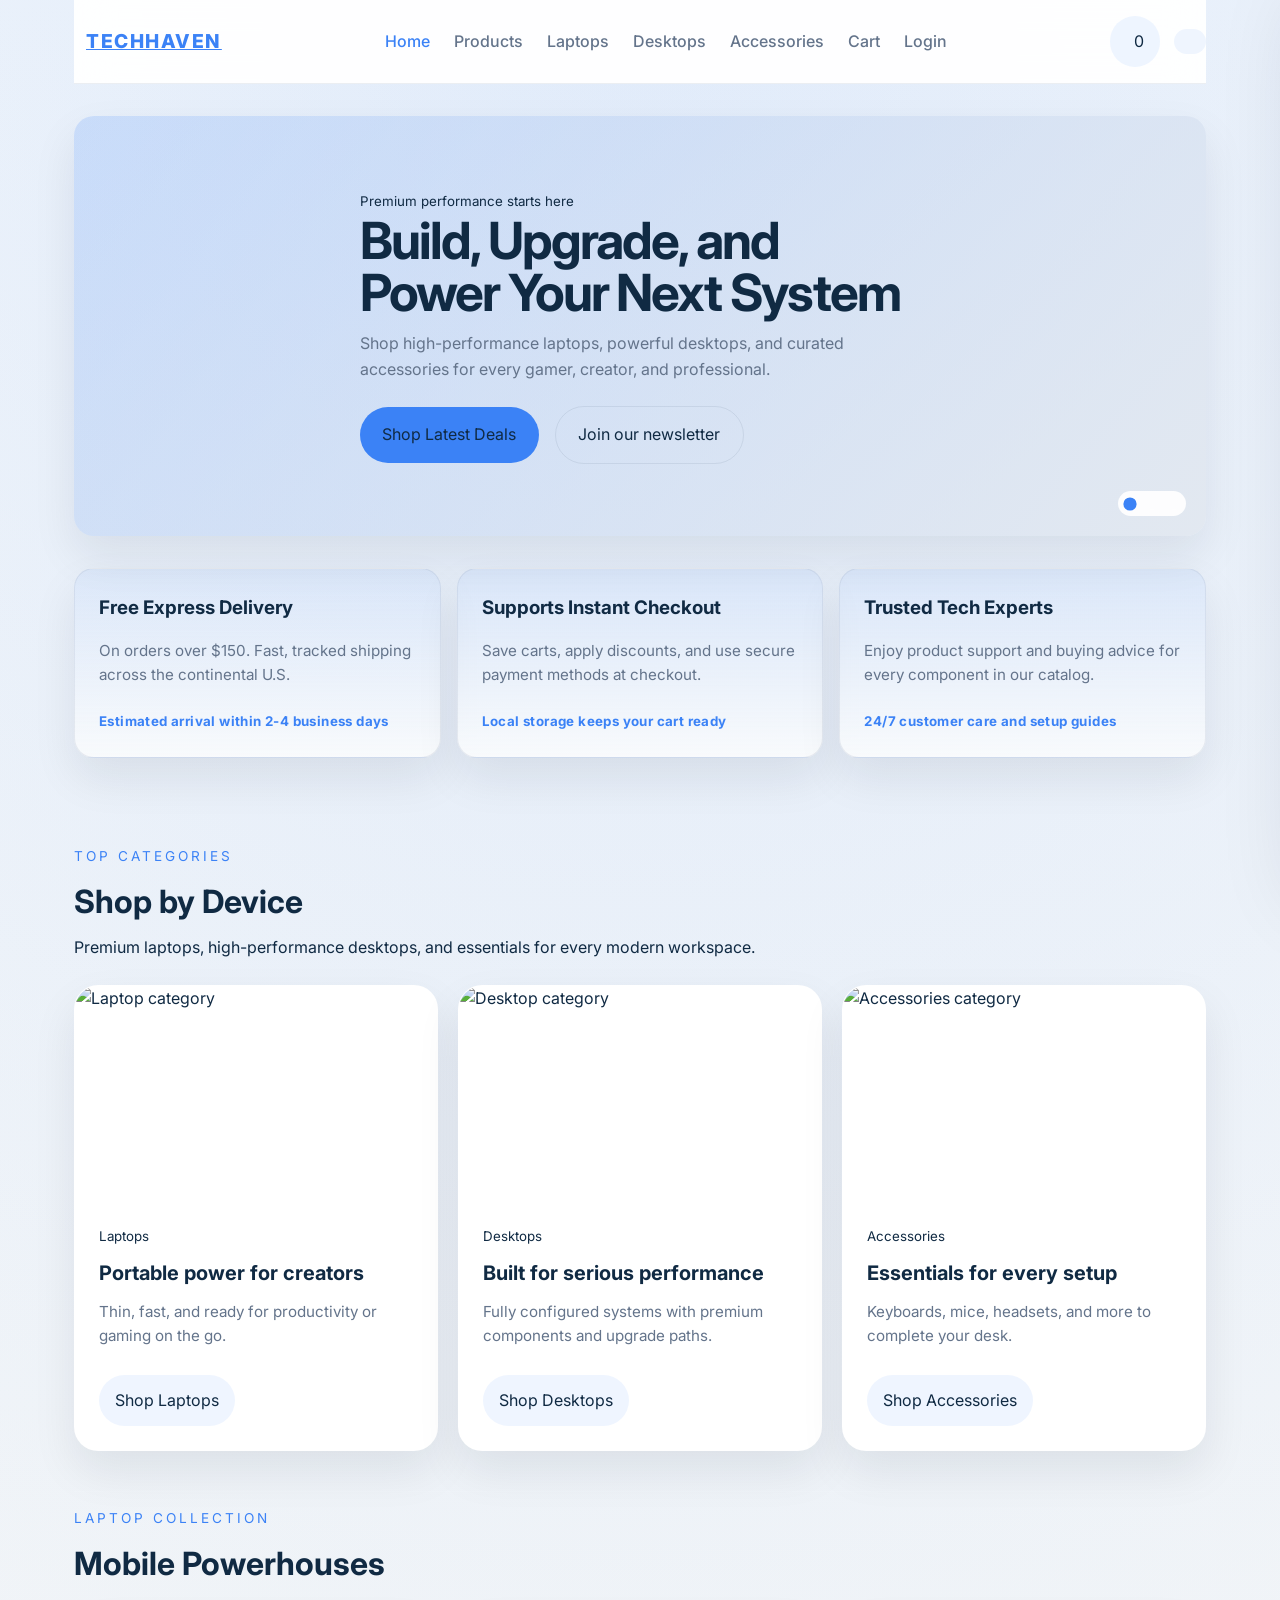
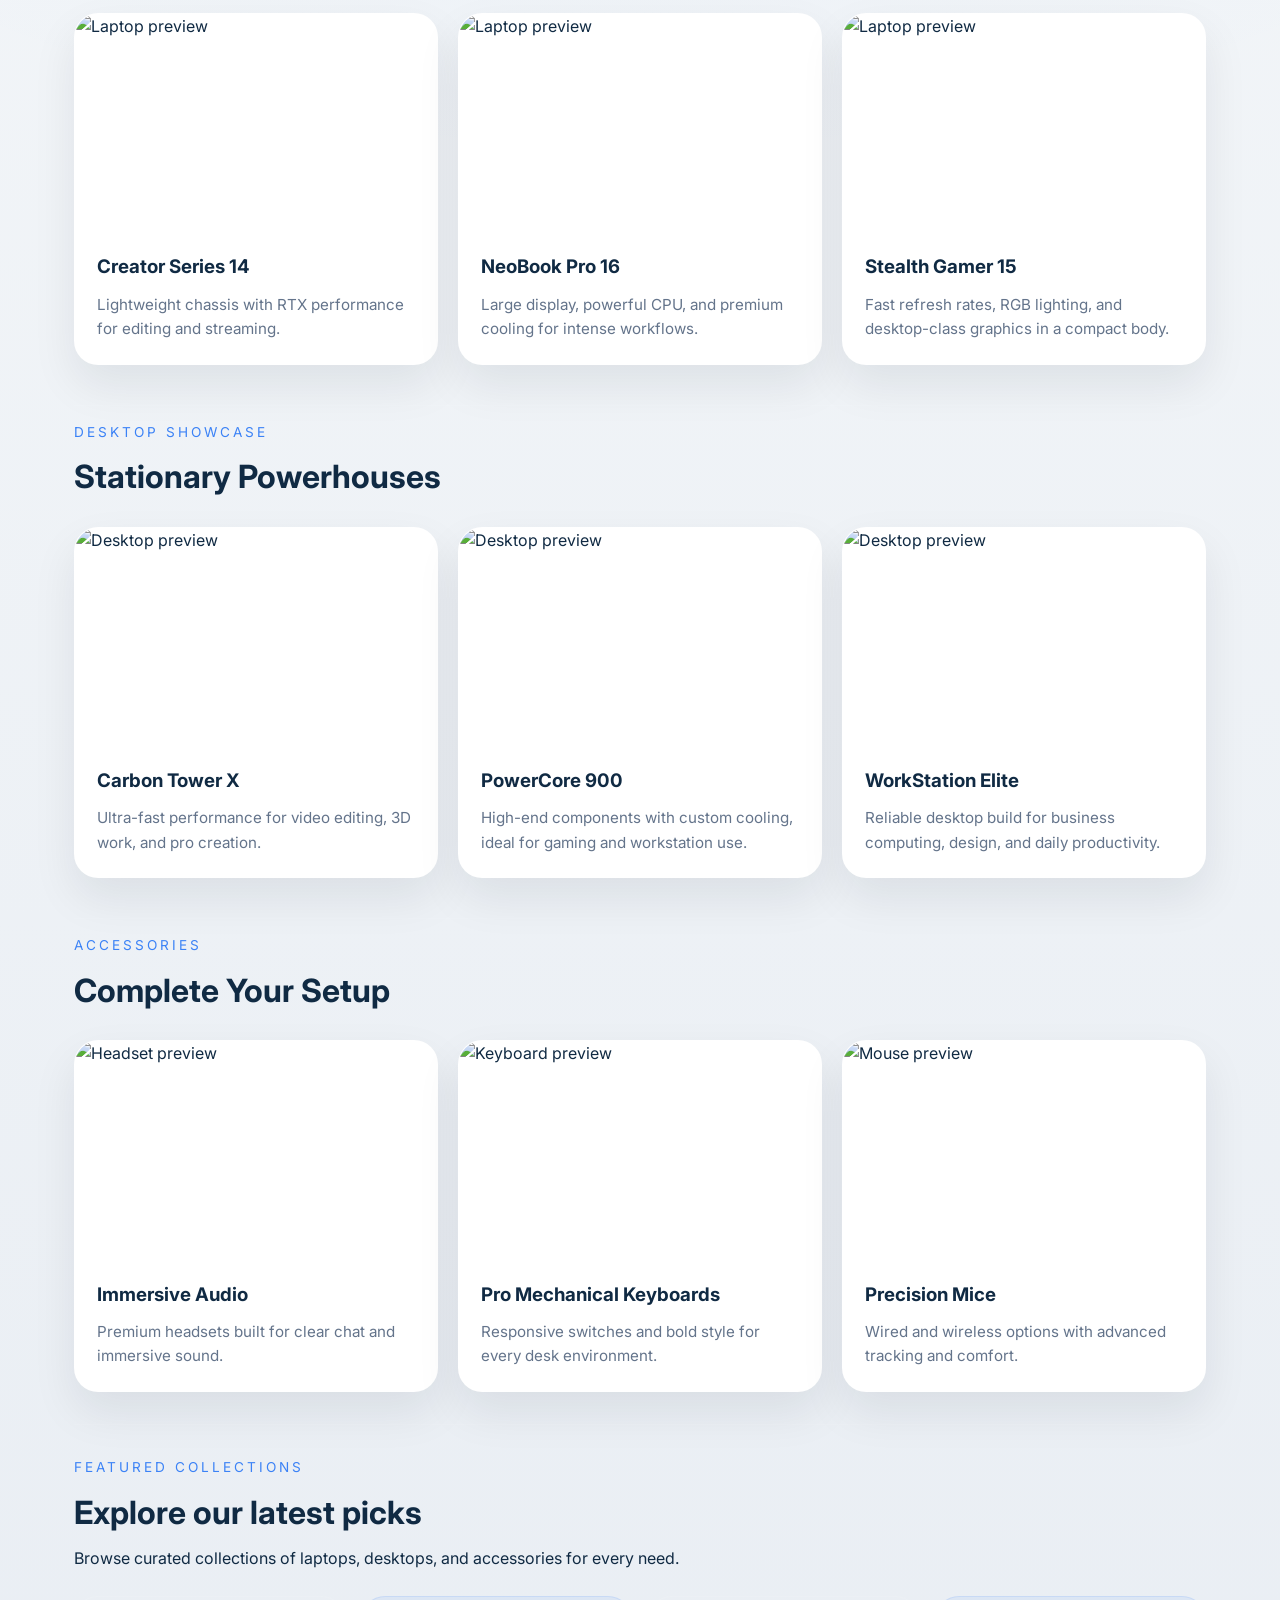
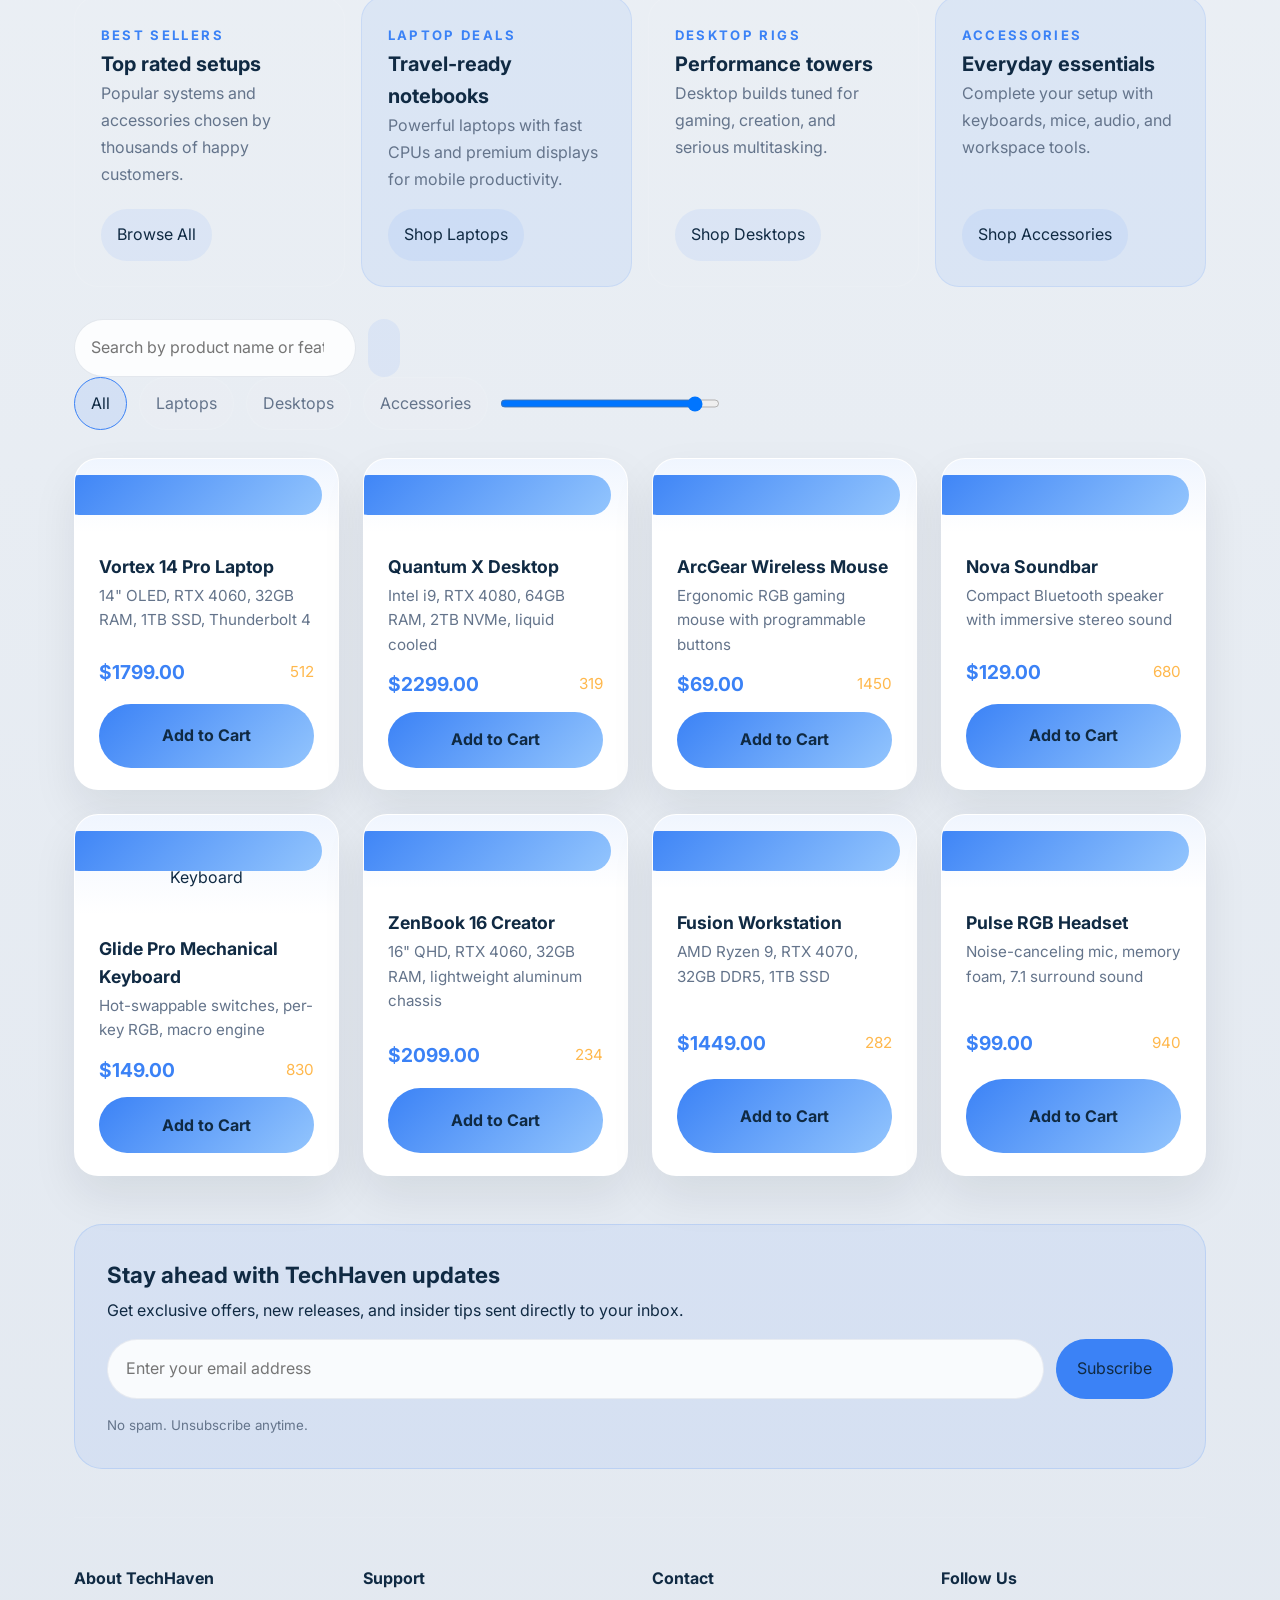
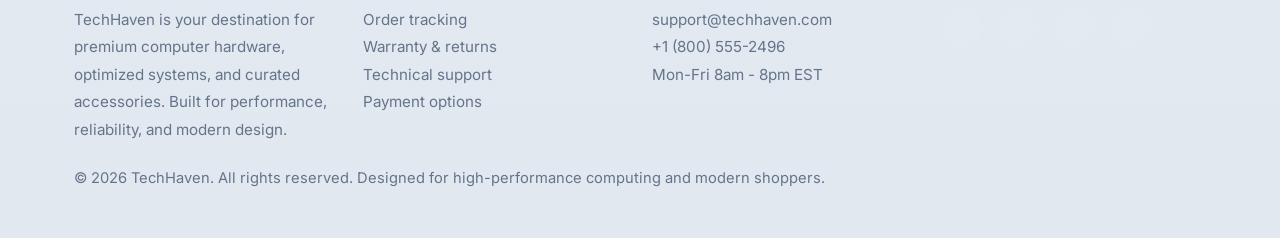
==== docs/index.html @ 72b4f6b6 "Prepare docs folder for GitHub Pages hosting" ====
<!DOCTYPE html>
<html lang="en">
<head>
  <meta charset="UTF-8" />
  <meta name="viewport" content="width=device-width, initial-scale=1.0" />
  <title>TechHaven | Premium Computer Parts & Systems</title>
  <link rel="preconnect" href="https://fonts.googleapis.com" />
  <link rel="preconnect" href="https://fonts.gstatic.com" crossorigin />
  <link href="https://fonts.googleapis.com/css2?family=Inter:wght@400;500;600;700;800&display=swap" rel="stylesheet" />
  <script src="https://kit.fontawesome.com/a81368914c.js" crossorigin="anonymous"></script>
  <link rel="stylesheet" href="techhaven.css" />
</head>
<body>
  <div class="page">
    <header>
      <div class="topbar">
        <a href="#home" class="logo"><i class="fas fa-microchip"></i> TechHaven</a>
        <button class="menu-toggle icon-btn" aria-label="Toggle menu"><i class="fas fa-bars"></i></button>
        <nav>
          <a href="#home" class="active">Home</a>
          <a href="#products">Products</a>
          <a href="#laptops">Laptops</a>
          <a href="#desktops">Desktops</a>
          <a href="#accessories">Accessories</a>
          <a href="#cart" class="cart-link">Cart</a>
          <a href="login.html" class="login-link">Login</a>
        </nav>
        <div class="action-group">
          <button class="icon-btn cart-toggle" aria-label="Open cart"><i class="fas fa-shopping-cart"></i> <span id="cartCount">0</span></button>
          <button class="icon-btn login-toggle" aria-label="Login/logout"><i class="fas fa-user"></i></button>
        </div>
      </div>
    </header>

    <main>
      <section class="hero" id="home">
        <div class="hero-banner">
          <div class="carousel" id="heroCarousel">
            <article class="slide active" data-index="0">
              <div class="slide-content">
                <small>Premium performance starts here</small>
                <h1>Build, Upgrade, and Power Your Next System</h1>
                <p>Shop high-performance laptops, powerful desktops, and curated accessories for every gamer, creator, and professional.</p>
                <div class="hero-actions">
                  <button class="cta-btn" data-target="products">Shop Latest Deals</button>
                  <button class="cta-btn secondary-btn" data-target="newsletter">Join our newsletter</button>
                </div>
              </div>
            </article>

            <article class="slide" data-index="1">
              <div class="slide-content">
                <small>Ready for peak speed?</small>
                <h1>Exclusive Notebook Series with RTX Graphics</h1>
                <p>Discover slim laptops with desktop-level GPUs, ultra-fast SSD configurations, and cooling built for serious work.</p>
                <div class="hero-actions">
                  <button class="cta-btn" data-target="laptops">Explore Laptops</button>
                </div>
              </div>
            </article>

            <article class="slide" data-index="2">
              <div class="slide-content">
                <small>Ultimate workstation essentials</small>
                <h1>Desktop PC Bundles for Gamers & Creators</h1>
                <p>Choose fully configured systems with premium parts, fast delivery, and power to handle 4K editing or competitive gaming.</p>
                <div class="hero-actions">
                  <button class="cta-btn" data-target="desktops">Browse Desktops</button>
                </div>
              </div>
            </article>

            <div class="carousel-controls" id="carouselControls"></div>
          </div>
        </div>

        <div class="quick-filters">
          <article class="feature-card">
            <h3>Free Express Delivery</h3>
            <p>On orders over $150. Fast, tracked shipping across the continental U.S.</p>
            <small>Estimated arrival within 2-4 business days</small>
          </article>
          <article class="feature-card">
            <h3>Supports Instant Checkout</h3>
            <p>Save carts, apply discounts, and use secure payment methods at checkout.</p>
            <small>Local storage keeps your cart ready</small>
          </article>
          <article class="feature-card">
            <h3>Trusted Tech Experts</h3>
            <p>Enjoy product support and buying advice for every component in our catalog.</p>
            <small>24/7 customer care and setup guides</small>
          </article>
        </div>
      </section>

      <section class="category-showcase">
        <div class="section-heading">
          <small>Top categories</small>
          <h2>Shop by Device</h2>
          <p>Premium laptops, high-performance desktops, and essentials for every modern workspace.</p>
        </div>
        <div class="device-grid">
          <article class="device-card">
            <img src="https://images.unsplash.com/photo-1517336714731-489689fd1ca8?auto=format&fit=crop&w=900&q=80" alt="Laptop category" />
            <div>
              <small>Laptops</small>
              <h3>Portable power for creators</h3>
              <p>Thin, fast, and ready for productivity or gaming on the go.</p>
              <button class="cta-btn" data-target="laptops">Shop Laptops</button>
            </div>
          </article>
          <article class="device-card">
            <img src="https://images.unsplash.com/photo-1518770660439-4636190af475?auto=format&fit=crop&w=900&q=80" alt="Desktop category" />
            <div>
              <small>Desktops</small>
              <h3>Built for serious performance</h3>
              <p>Fully configured systems with premium components and upgrade paths.</p>
              <button class="cta-btn" data-target="desktops">Shop Desktops</button>
            </div>
          </article>
          <article class="device-card">
            <img src="https://images.unsplash.com/photo-1512820790803-83ca734da794?auto=format&fit=crop&w=900&q=80" alt="Accessories category" />
            <div>
              <small>Accessories</small>
              <h3>Essentials for every setup</h3>
              <p>Keyboards, mice, headsets, and more to complete your desk.</p>
              <button class="cta-btn" data-target="accessories">Shop Accessories</button>
            </div>
          </article>
        </div>
      </section>

      <section class="device-section" id="laptops">
        <div class="section-heading">
          <small>Laptop Collection</small>
          <h2>Mobile Powerhouses</h2>
        </div>
        <div class="device-grid">
          <article class="device-card">
            <img src="https://images.unsplash.com/photo-1498050108023-c5249f4df085?auto=format&fit=crop&w=900&q=80" alt="Laptop preview" />
            <div>
              <h3>Creator Series 14</h3>
              <p>Lightweight chassis with RTX performance for editing and streaming.</p>
            </div>
          </article>
          <article class="device-card">
            <img src="https://images.unsplash.com/photo-1587825140708-0ef74c5d0d81?auto=format&fit=crop&w=900&q=80" alt="Laptop preview" />
            <div>
              <h3>NeoBook Pro 16</h3>
              <p>Large display, powerful CPU, and premium cooling for intense workflows.</p>
            </div>
          </article>
          <article class="device-card">
            <img src="https://images.unsplash.com/photo-1517430816045-df4b7de01cbd?auto=format&fit=crop&w=900&q=80" alt="Laptop preview" />
            <div>
              <h3>Stealth Gamer 15</h3>
              <p>Fast refresh rates, RGB lighting, and desktop-class graphics in a compact body.</p>
            </div>
          </article>
        </div>
      </section>

      <section class="device-section" id="desktops">
        <div class="section-heading">
          <small>Desktop Showcase</small>
          <h2>Stationary Powerhouses</h2>
        </div>
        <div class="device-grid">
          <article class="device-card">
            <img src="https://images.unsplash.com/photo-1519681393784-d120267933ba?auto=format&fit=crop&w=900&q=80" alt="Desktop preview" />
            <div>
              <h3>Carbon Tower X</h3>
              <p>Ultra-fast performance for video editing, 3D work, and pro creation.</p>
            </div>
          </article>
          <article class="device-card">
            <img src="https://images.unsplash.com/photo-1518770660439-4636190af475?auto=format&fit=crop&w=900&q=80&sat=-20" alt="Desktop preview" />
            <div>
              <h3>PowerCore 900</h3>
              <p>High-end components with custom cooling, ideal for gaming and workstation use.</p>
            </div>
          </article>
          <article class="device-card">
            <img src="https://images.unsplash.com/photo-1527430253228-e93688616381?auto=format&fit=crop&w=900&q=80" alt="Desktop preview" />
            <div>
              <h3>WorkStation Elite</h3>
              <p>Reliable desktop build for business computing, design, and daily productivity.</p>
            </div>
          </article>
        </div>
      </section>

      <section class="device-section" id="accessories">
        <div class="section-heading">
          <small>Accessories</small>
          <h2>Complete Your Setup</h2>
        </div>
        <div class="device-grid">
          <article class="device-card">
            <img src="https://images.unsplash.com/photo-1517336714731-489689fd1ca8?auto=format&fit=crop&w=900&q=80&sat=-30" alt="Headset preview" />
            <div>
              <h3>Immersive Audio</h3>
              <p>Premium headsets built for clear chat and immersive sound.</p>
            </div>
          </article>
          <article class="device-card">
            <img src="https://images.unsplash.com/photo-1555617117-08d1bcd4fb40?auto=format&fit=crop&w=900&q=80" alt="Keyboard preview" />
            <div>
              <h3>Pro Mechanical Keyboards</h3>
              <p>Responsive switches and bold style for every desk environment.</p>
            </div>
          </article>
          <article class="device-card">
            <img src="https://images.unsplash.com/photo-1517336714731-489689fd1ca8?auto=format&fit=crop&w=900&q=80&sat=-20" alt="Mouse preview" />
            <div>
              <h3>Precision Mice</h3>
              <p>Wired and wireless options with advanced tracking and comfort.</p>
            </div>
          </article>
        </div>
      </section>

      <section class="featured-collections">
        <div class="section-heading">
          <small>Featured collections</small>
          <h2>Explore our latest picks</h2>
          <p>Browse curated collections of laptops, desktops, and accessories for every need.</p>
        </div>
        <div class="collection-grid">
          <article class="collection-card">
            <div>
              <span>Best sellers</span>
              <h3>Top rated setups</h3>
              <p>Popular systems and accessories chosen by thousands of happy customers.</p>
            </div>
            <button class="cta-btn" data-target="products">Browse All</button>
          </article>
          <article class="collection-card dark">
            <div>
              <span>Laptop deals</span>
              <h3>Travel-ready notebooks</h3>
              <p>Powerful laptops with fast CPUs and premium displays for mobile productivity.</p>
            </div>
            <button class="cta-btn" data-target="laptops">Shop Laptops</button>
          </article>
          <article class="collection-card">
            <div>
              <span>Desktop rigs</span>
              <h3>Performance towers</h3>
              <p>Desktop builds tuned for gaming, creation, and serious multitasking.</p>
            </div>
            <button class="cta-btn" data-target="desktops">Shop Desktops</button>
          </article>
          <article class="collection-card dark">
            <div>
              <span>Accessories</span>
              <h3>Everyday essentials</h3>
              <p>Complete your setup with keyboards, mice, audio, and workspace tools.</p>
            </div>
            <button class="cta-btn" data-target="accessories">Shop Accessories</button>
          </article>
        </div>
      </section>

      <section class="products" id="products">
        <div class="controls">
          <div class="search-wrap">
            <input type="search" id="searchInput" placeholder="Search by product name or feature..." aria-label="Product search" />
            <button class="icon-btn" id="searchBtn"><i class="fas fa-search"></i></button>
          </div>
          <div class="filters">
            <div class="filter-pill active" data-category="all">All</div>
            <div class="filter-pill" data-category="Laptops">Laptops</div>
            <div class="filter-pill" data-category="Desktops">Desktops</div>
            <div class="filter-pill" data-category="Accessories">Accessories</div>
            <input type="range" id="priceRange" min="0" max="3200" value="3200" />
          </div>
        </div>

        <div class="product-grid" id="productGrid"></div>
      </section>

      <section class="newsletter" id="newsletter">
        <div>
          <h2>Stay ahead with TechHaven updates</h2>
          <p>Get exclusive offers, new releases, and insider tips sent directly to your inbox.</p>
        </div>
        <form id="newsletterForm">
          <input type="email" id="newsletterEmail" placeholder="Enter your email address" required />
          <button type="submit">Subscribe</button>
        </form>
        <small id="newsletterMessage">No spam. Unsubscribe anytime.</small>
      </section>
    </main>

    <footer>
      <div class="footer-grid">
        <div class="footer-card">
          <h4>About TechHaven</h4>
          <p>TechHaven is your destination for premium computer hardware, optimized systems, and curated accessories. Built for performance, reliability, and modern design.</p>
        </div>
        <div class="footer-card">
          <h4>Support</h4>
          <ul>
            <li><a href="#">Order tracking</a></li>
            <li><a href="#">Warranty & returns</a></li>
            <li><a href="#">Technical support</a></li>
            <li><a href="#">Payment options</a></li>
          </ul>
        </div>
        <div class="footer-card">
          <h4>Contact</h4>
          <p>support@techhaven.com</p>
          <p>+1 (800) 555-2496</p>
          <p>Mon-Fri 8am - 8pm EST</p>
        </div>
        <div class="footer-card">
          <h4>Follow Us</h4>
          <div class="footer-social">
            <a href="#"><i class="fab fa-facebook-f"></i></a>
            <a href="#"><i class="fab fa-twitter"></i></a>
            <a href="#"><i class="fab fa-instagram"></i></a>
            <a href="#"><i class="fab fa-linkedin-in"></i></a>
          </div>
        </div>
      </div>
      <p class="footer-note">© 2026 TechHaven. All rights reserved. Designed for high-performance computing and modern shoppers.</p>
    </footer>
  </div>

  <div class="cart-panel" id="cartPanel" aria-hidden="true">
    <div class="overlay" id="cartOverlay"></div>
    <aside class="cart-drawer" aria-label="Shopping cart">
      <div class="cart-header">
        <div>
          <h2>Your Cart</h2>
          <small id="cartStatus">0 items in your cart</small>
        </div>
        <button class="cart-close icon-btn" aria-label="Close cart"><i class="fas fa-times"></i></button>
      </div>
      <div class="cart-items" id="cartItems"></div>
      <div class="cart-summary">
        <div class="summary-row"><span>Subtotal</span><strong id="subtotalValue">$0.00</strong></div>
        <div class="summary-row"><span>Shipping</span><strong id="shippingValue">$0.00</strong></div>
        <div class="summary-row"><span>Tax</span><strong id="taxValue">$0.00</strong></div>
        <div class="summary-row"><span>Discount</span><strong id="discountValue">-$0.00</strong></div>
        <div class="total-row"><span>Total</span><strong id="totalValue">$0.00</strong></div>
      </div>
      <div class="promo-group">
        <label for="promoCode">Discount code</label>
        <div style="display:flex; gap:0.75rem; flex-wrap:wrap;">
          <input id="promoCode" placeholder="Enter code (TECH10, HAVEN20, FREEDEL)" />
          <button id="applyPromo">Apply</button>
        </div>
        <small id="promoMessage"></small>
      </div>
      <div class="shipping-group">
        <label for="shippingZip">Shipping estimator</label>
        <div style="display:flex; gap:0.75rem; flex-wrap:wrap;">
          <input id="shippingZip" placeholder="ZIP code" pattern="[0-9]{5}" />
          <button id="estimateShipping">Estimate</button>
        </div>
        <small id="shippingMessage">Free shipping for orders over $150.</small>
      </div>
      <div class="login-panel" id="loginPanel">
        <div id="loginStatus">
          <p>Welcome, guest. Sign in to sync your saved cart and wishlist.</p>
        </div>
        <button id="authButton">Login</button>
      </div>
      <button class="checkout-btn">Proceed to Checkout</button>
    </aside>
  </div>

  <div class="toast-container" id="toastContainer"></div>
  <button class="back-to-top" id="backToTop" aria-label="Back to top"><i class="fas fa-chevron-up"></i></button>

  <script>
    const products = [
      {
        id: 'th-vortex-14',
        name: 'Vortex 14 Pro Laptop',
        category: 'Laptops',
        price: 1799,
        rating: 4.8,
        reviews: 512,
        description: '14" OLED, RTX 4060, 32GB RAM, 1TB SSD, Thunderbolt 4',
        image: 'https://images.unsplash.com/photo-1517336714731-489689fd1ca8?auto=format&fit=crop&w=900&q=80',
        stock: 18
      },
      {
        id: 'th-quantum-32',
        name: 'Quantum X Desktop',
        category: 'Desktops',
        price: 2299,
        rating: 4.9,
        reviews: 319,
        description: 'Intel i9, RTX 4080, 64GB RAM, 2TB NVMe, liquid cooled',
        image: 'https://images.unsplash.com/photo-1518770660439-4636190af475?auto=format&fit=crop&w=900&q=80',
        stock: 12
      },
      {
        id: 'th-arc-gear-7',
        name: 'ArcGear Wireless Mouse',
        category: 'Accessories',
        price: 69,
        rating: 4.6,
        reviews: 1450,
        description: 'Ergonomic RGB gaming mouse with programmable buttons',
        image: 'https://images.unsplash.com/photo-1517336714731-489689fd1ca8?auto=format&fit=crop&w=900&q=80&sat=-30',
        stock: 64
      },
      {
        id: 'th-nova-speaker',
        name: 'Nova Soundbar',
        category: 'Accessories',
        price: 129,
        rating: 4.4,
        reviews: 680,
        description: 'Compact Bluetooth speaker with immersive stereo sound',
        image: 'https://images.unsplash.com/photo-1512820790803-83ca734da794?auto=format&fit=crop&w=900&q=80',
        stock: 42
      },
      {
        id: 'th-glide-keyboard',
        name: 'Glide Pro Mechanical Keyboard',
        category: 'Accessories',
        price: 149,
        rating: 4.7,
        reviews: 830,
        description: 'Hot-swappable switches, per-key RGB, macro engine',
        image: 'https://images.unsplash.com/photo-1517336714731-489689fd1ca8?auto=format&fit=crop&w=900&q=80&sat=-20',
        stock: 28
      },
      {
        id: 'th-zenbook-16',
        name: 'ZenBook 16 Creator',
        category: 'Laptops',
        price: 2099,
        rating: 4.7,
        reviews: 234,
        description: '16" QHD, RTX 4060, 32GB RAM, lightweight aluminum chassis',
        image: 'https://images.unsplash.com/photo-1517336714731-489689fd1ca8?auto=format&fit=crop&w=900&q=80&sat=-10',
        stock: 15
      },
      {
        id: 'th-fusion-18',
        name: 'Fusion Workstation',
        category: 'Desktops',
        price: 1449,
        rating: 4.6,
        reviews: 282,
        description: 'AMD Ryzen 9, RTX 4070, 32GB DDR5, 1TB SSD',
        image: 'https://images.unsplash.com/photo-1518770660439-4636190af475?auto=format&fit=crop&w=900&q=80&sat=-10',
        stock: 21
      },
      {
        id: 'th-pulse-headset',
        name: 'Pulse RGB Headset',
        category: 'Accessories',
        price: 99,
        rating: 4.5,
        reviews: 940,
        description: 'Noise-canceling mic, memory foam, 7.1 surround sound',
        image: 'https://images.unsplash.com/photo-1517336714731-489689fd1ca8?auto=format&fit=crop&w=900&q=80&sat=-30',
        stock: 34
      }
    ];

    const cart = JSON.parse(localStorage.getItem('techhavenCart') || '[]');
    const userState = JSON.parse(localStorage.getItem('techhavenUser') || 'null');
    const wishlist = JSON.parse(localStorage.getItem('techhavenWishlist') || '[]');

    const productGrid = document.getElementById('productGrid');
    const cartPanel = document.getElementById('cartPanel');
    const cartOverlay = document.getElementById('cartOverlay');
    const cartItemsEl = document.getElementById('cartItems');
    const cartCount = document.getElementById('cartCount');
    const cartStatus = document.getElementById('cartStatus');
    const subtotalValue = document.getElementById('subtotalValue');
    const shippingValue = document.getElementById('shippingValue');
    const taxValue = document.getElementById('taxValue');
    const discountValue = document.getElementById('discountValue');
    const totalValue = document.getElementById('totalValue');
    const promoMessage = document.getElementById('promoMessage');
    const shippingMessage = document.getElementById('shippingMessage');
    const loginStatus = document.getElementById('loginStatus');
    const authButton = document.getElementById('authButton');
    const promoCodeInput = document.getElementById('promoCode');
    const shippingZipInput = document.getElementById('shippingZip');
    const estimateShippingBtn = document.getElementById('estimateShipping');
    const applyPromoBtn = document.getElementById('applyPromo');
    const searchInput = document.getElementById('searchInput');
    const priceRange = document.getElementById('priceRange');
    const filterPills = document.querySelectorAll('.filter-pill');
    const menuToggle = document.querySelector('.menu-toggle');
    const navMenu = document.querySelector('nav');
    const backToTop = document.getElementById('backToTop');
    const toastContainer = document.getElementById('toastContainer');
    const subscribeForm = document.getElementById('newsletterForm');
    const subscribeEmail = document.getElementById('newsletterEmail');
    const newsletterMessage = document.getElementById('newsletterMessage');
    const heroCarousel = document.getElementById('heroCarousel');
    const carouselControls = document.getElementById('carouselControls');
    const heroButtons = document.querySelectorAll('.hero-actions button');

    let activeCategory = 'all';
    let searchTerm = '';
    let priceFilter = Number(priceRange.value);
    let activePromo = null;
    let shippingCost = 0;
    let currentUser = userState;
    let activeSlide = 0;
    let carouselInterval;

    const discountCodes = {
      TECH10: 10,
      HAVEN20: 20,
      FREEDEL: 0
    };

    function saveState() {
      localStorage.setItem('techhavenCart', JSON.stringify(cart));
      localStorage.setItem('techhavenUser', JSON.stringify(currentUser));
      localStorage.setItem('techhavenWishlist', JSON.stringify(wishlist));
    }

    function formatPrice(value) {
      return `$${value.toFixed(2)}`;
    }

    function renderStars(rating) {
      const filled = Math.floor(rating);
      let stars = '';
      for (let i = 0; i < 5; i++) {
        stars += `<i class="fas fa-star" style="opacity:${i < filled ? '1' : '0.25'}"></i>`;
      }
      return stars;
    }

    function toast(message, type = 'info') {
      const toast = document.createElement('div');
      toast.className = 'toast';
      toast.innerHTML = `<strong>${type === 'success' ? 'Success' : type === 'error' ? 'Error' : 'Info'}</strong><p style='margin:0.55rem 0 0;'>${message}</p>`;
      toastContainer.appendChild(toast);
      setTimeout(() => toast.remove(), 3800);
    }

    function renderProducts() {
      productGrid.innerHTML = '';
      const filtered = products.filter(product => {
        const matchesCategory = activeCategory === 'all' || product.category === activeCategory;
        const matchesSearch = product.name.toLowerCase().includes(searchTerm) || product.description.toLowerCase().includes(searchTerm);
        const matchesPrice = product.price <= priceFilter;
        return matchesCategory && matchesSearch && matchesPrice;
      });
      if (!filtered.length) {
        productGrid.innerHTML = '<p style="grid-column:1/-1;color:var(--muted);text-align:center;padding:2rem 0;">No products match your search and filters.</p>';
        return;
      }
      filtered.forEach(product => {
        const isWishlisted = wishlist.includes(product.id);
        const card = document.createElement('article');
        card.className = 'product-card';
        card.innerHTML = `
          <div class="product-thumb">
            <button class="wishlist-btn ${isWishlisted ? 'active' : ''}" data-wishlist="${product.id}" aria-label="Toggle wishlist"><i class="fas fa-heart"></i></button>
            <img src="${product.image}" alt="${product.name}" />
          </div>
          <div class="product-info">
            <div>
              <h3>${product.name}</h3>
              <p>${product.description}</p>
            </div>
            <div class="price-row">
              <span class="price">${formatPrice(product.price)}</span>
              <span class="stars" title="Rated ${product.rating} stars">${renderStars(product.rating)} ${product.reviews}</span>
            </div>
            <button data-add="${product.id}">Add to Cart</button>
          </div>
        `;
        productGrid.appendChild(card);
      });
    }

    function renderCart() {
      cartItemsEl.innerHTML = '';
      if (!cart.length) {
        cartItemsEl.innerHTML = '<p style="color:var(--muted);text-align:center;padding:2rem 0;">Your cart is empty. Browse products to add items.</p>';
      }
      cart.forEach(item => {
        const product = products.find(prod => prod.id === item.id);
        const itemEl = document.createElement('div');
        itemEl.className = 'cart-item';
        itemEl.innerHTML = `
          <img src="${product.image}" alt="${product.name}" />
          <div class="item-details">
            <div>
              <h4>${product.name}</h4>
              <small>${product.category} • ${product.description}</small>
            </div>
            <div class="item-actions">
              <div class="quantity-control">
                <button data-decrease="${item.id}"><i class="fas fa-minus"></i></button>
                <span>${item.quantity}</span>
                <button data-increase="${item.id}"><i class="fas fa-plus"></i></button>
              </div>
              <button class="icon-btn" data-remove="${item.id}" style="padding:0.5rem 0.8rem;">Remove</button>
            </div>
          </div>
        `;
        cartItemsEl.appendChild(itemEl);
      });
      updateSummary();
    }

    function updateSummary() {
      const subtotal = cart.reduce((sum, item) => {
        const product = products.find(prod => prod.id === item.id);
        return sum + product.price * item.quantity;
      }, 0);
      const tax = subtotal * 0.08;
      shippingCost = shippingCost || (subtotal >= 150 || subtotal === 0 ? 0 : 15);
      let discount = 0;
      if (activePromo === 'TECH10') discount = subtotal * 0.1;
      if (activePromo === 'HAVEN20') discount = subtotal * 0.2;
      if (activePromo === 'FREEDEL') shippingCost = 0;
      const total = Math.max(subtotal + tax + shippingCost - discount, 0);

      subtotalValue.textContent = formatPrice(subtotal);
      taxValue.textContent = formatPrice(tax);
      shippingValue.textContent = formatPrice(shippingCost);
      discountValue.textContent = `-${formatPrice(discount)}`;
      totalValue.textContent = formatPrice(total);
      cartCount.textContent = cart.reduce((sum, item) => sum + item.quantity, 0);
      cartStatus.textContent = `${cart.length} item${cart.length === 1 ? '' : 's'} in your cart`;
      saveState();
    }

    function addToCart(productId) {
      const existing = cart.find(item => item.id === productId);
      if (existing) {
        existing.quantity += 1;
      } else {
        cart.push({ id: productId, quantity: 1 });
      }
      renderCart();
      toast('Added to cart successfully.', 'success');
    }

    function removeFromCart(productId) {
      const index = cart.findIndex(item => item.id === productId);
      if (index !== -1) {
        cart.splice(index, 1);
        renderCart();
        toast('Removed from cart.', 'info');
      }
    }

    function changeQuantity(productId, delta) {
      const item = cart.find(item => item.id === productId);
      if (!item) return;
      item.quantity = Math.max(1, item.quantity + delta);
      renderCart();
    }

    function toggleCart(open) {
      if (open) {
        cartPanel.classList.add('open');
        cartPanel.setAttribute('aria-hidden', 'false');
      } else {
        cartPanel.classList.remove('open');
        cartPanel.setAttribute('aria-hidden', 'true');
      }
    }

    function setActiveCategory(category) {
      activeCategory = category;
      filterPills.forEach(pill => pill.classList.toggle('active', pill.dataset.category === category));
      renderProducts();
    }

    function filterProducts() {
      searchTerm = searchInput.value.trim().toLowerCase();
      priceFilter = Number(priceRange.value);
      renderProducts();
    }

    function applyPromo() {
      const code = promoCodeInput.value.trim().toUpperCase();
      if (!code) {
        promoMessage.textContent = 'Enter a discount code to save.';
        return;
      }
      if (!discountCodes.hasOwnProperty(code)) {
        promoMessage.textContent = 'Invalid code. Try TECH10, HAVEN20, or FREEDEL.';
        return;
      }
      activePromo = code;
      promoMessage.textContent = `Code ${code} applied. Enjoy your savings!`;
      updateSummary();
      toast(`Discount code ${code} applied.`, 'success');
    }

    function estimateShipping() {
      const zip = shippingZipInput.value.trim();
      if (!/^[0-9]{5}$/.test(zip)) {
        shippingMessage.textContent = 'Enter a valid 5-digit ZIP code.';
        return;
      }
      const zone = Number(zip[0]);
      shippingCost = zone <= 3 ? 9.99 : zone <= 5 ? 12.49 : zone <= 7 ? 14.99 : 16.99;
      shippingMessage.textContent = `Estimated shipping: ${formatPrice(shippingCost)} for ZIP ${zip}.`;
      updateSummary();
      toast('Shipping estimate updated.', 'info');
    }

    function toggleLogin() {
      if (currentUser) {
        currentUser = null;
        toast('Logged out successfully.', 'info');
      } else {
        currentUser = { name: 'Alex', email: 'alex@techhaven.com' };
        toast('Logged in as Alex.', 'success');
      }
      updateLoginState();
      saveState();
    }

    function updateLoginState() {
      if (currentUser) {
        loginStatus.innerHTML = `<p>Signed in as <strong>${currentUser.name}</strong>. Your cart and wishlist are saved locally.</p>`;
        authButton.textContent = 'Logout';
      } else {
        loginStatus.innerHTML = '<p>Welcome, guest. Sign in to sync your saved cart and wishlist.</p>';
        authButton.textContent = 'Login';
      }
    }

    function toggleWishlist(productId) {
      if (wishlist.includes(productId)) {
        const index = wishlist.indexOf(productId);
        wishlist.splice(index, 1);
        toast('Removed from wishlist.', 'info');
      } else {
        wishlist.push(productId);
        toast('Added to wishlist.', 'success');
      }
      saveState();
      renderProducts();
    }

    function setupCarousel() {
      const slides = heroCarousel.querySelectorAll('.slide');
      carouselControls.innerHTML = '';
      slides.forEach((slide, idx) => {
        const dot = document.createElement('button');
        dot.addEventListener('click', () => setSlide(idx));
        if (idx === 0) dot.classList.add('active');
        carouselControls.appendChild(dot);
      });
      carouselInterval = setInterval(() => setSlide((activeSlide + 1) % slides.length), 6000);
    }

    function setSlide(index) {
      const slides = heroCarousel.querySelectorAll('.slide');
      slides[activeSlide].classList.remove('active');
      carouselControls.children[activeSlide].classList.remove('active');
      activeSlide = index;
      slides[activeSlide].classList.add('active');
      carouselControls.children[activeSlide].classList.add('active');
    }

    function handleBackToTop() {
      backToTop.classList.toggle('visible', window.scrollY > 400);
    }

    function init() {
      renderProducts();
      renderCart();
      updateLoginState();
      setupCarousel();
      backToTop.addEventListener('click', () => window.scrollTo({ top: 0, behavior: 'smooth' }));

      document.body.addEventListener('click', event => {
        const addButton = event.target.closest('[data-add]');
        if (addButton) {
          addToCart(addButton.dataset.add);
        }
        const removeButton = event.target.closest('[data-remove]');
        if (removeButton) {
          removeFromCart(removeButton.dataset.remove);
        }
        const decreaseButton = event.target.closest('[data-decrease]');
        if (decreaseButton) {
          changeQuantity(decreaseButton.dataset.decrease, -1);
        }
        const increaseButton = event.target.closest('[data-increase]');
        if (increaseButton) {
          changeQuantity(increaseButton.dataset.increase, 1);
        }
        const wishlistBtn = event.target.closest('[data-wishlist]');
        if (wishlistBtn) {
          toggleWishlist(wishlistBtn.dataset.wishlist);
        }
      });

      document.querySelectorAll('.cart-toggle').forEach(button => button.addEventListener('click', () => toggleCart(true)));
      document.querySelectorAll('.cart-close').forEach(button => button.addEventListener('click', () => toggleCart(false)));
      cartOverlay.addEventListener('click', () => toggleCart(false));
      menuToggle.addEventListener('click', () => navMenu.classList.toggle('show'));
      filterPills.forEach(pill => pill.addEventListener('click', () => setActiveCategory(pill.dataset.category)));
      searchInput.addEventListener('input', filterProducts);
      priceRange.addEventListener('input', () => {
        const value = Number(priceRange.value);
        priceFilter = value;
        filterProducts();
      });
      applyPromoBtn.addEventListener('click', applyPromo);
      estimateShippingBtn.addEventListener('click', estimateShipping);
      authButton.addEventListener('click', toggleLogin);
      document.querySelector('.login-toggle').addEventListener('click', toggleLogin);
      searchInput.addEventListener('keypress', event => { if (event.key === 'Enter') filterProducts(); });
      window.addEventListener('scroll', handleBackToTop);
      heroButtons.forEach(button => {
        button.addEventListener('click', () => {
          const target = button.dataset.target;
          const element = document.getElementById(target);
          if (element) element.scrollIntoView({ behavior: 'smooth' });
        });
      });

      subscribeForm.addEventListener('submit', event => {
        event.preventDefault();
        const email = subscribeEmail.value.trim();
        if (!email || !email.includes('@')) {
          newsletterMessage.textContent = 'Enter a valid email address to subscribe.';
          newsletterMessage.style.color = '#ff5f7a';
          return;
        }
        newsletterMessage.textContent = 'Subscription confirmed! Check your inbox for a welcome offer.';
        newsletterMessage.style.color = '#39d98a';
        subscribeEmail.value = '';
        toast('Newsletter subscription received.', 'success');
      });

      document.querySelectorAll('nav a').forEach(link => {
        link.addEventListener('click', () => navMenu.classList.remove('show'));
      });
    }

    init();
  </script>
  <script src="techhaven.js"></script>
</body>
</html>
---- docs/techhaven.css ----
:root {
  --bg: #f8fafb;
  --surface: #ffffff;
  --surface-strong: #f2f5f7;
  --surface-soft: #edf2f7;
  --text: #102a43;
  --muted: #64748b;
  --accent: #3b82f6;
  --accent-soft: rgba(59, 130, 246, 0.12);
  --danger: #ef4444;
  --success: #16a34a;
  --shadow: 0 20px 45px rgba(15, 23, 42, 0.08);
  --radius: 20px;
  --max-width: 1180px;
}

* {
  box-sizing: border-box;
  margin: 0;
  padding: 0;
}

html {
  scroll-behavior: smooth;
}

body {
  font-family: 'Inter', sans-serif;
  background: radial-gradient(circle at top, rgba(59, 130, 246, 0.12), transparent 35%), linear-gradient(180deg, #f8fafb 0%, #e2e8f0 100%);
  color: var(--text);
  min-height: 100vh;
  line-height: 1.6;
}

img {
  max-width: 100%;
  display: block;
}

button,
input,
select {
  font: inherit;
}

.page {
  width: min(100%, var(--max-width));
  margin: 0 auto;
  padding: 0 1.5rem 3rem;
}

header {
  position: sticky;
  top: 0;
  z-index: 20;
  background: rgba(255, 255, 255, 0.94);
  border-bottom: 1px solid rgba(148, 163, 184, 0.18);
  backdrop-filter: blur(18px);
}

.topbar {
  display: flex;
  align-items: center;
  justify-content: space-between;
  padding: 1rem 0;
  gap: 1rem;
}

.logo {
  display: flex;
  align-items: center;
  gap: 0.75rem;
  color: var(--accent);
  font-weight: 800;
  letter-spacing: 0.08em;
  font-size: 1.2rem;
  text-transform: uppercase;
}

.logo i {
  font-size: 1.35rem;
}

nav {
  display: flex;
  align-items: center;
  gap: 1.5rem;
  flex-wrap: wrap;
}

nav a {
  color: var(--muted);
  transition: color 0.25s ease;
  text-decoration: none;
  font-weight: 500;
}

nav a:hover,
nav a.active {
  color: var(--accent);
}

.action-group {
  display: flex;
  align-items: center;
  gap: 0.85rem;
  flex-wrap: wrap;
}

.icon-btn,
.cta-btn {
  border: none;
  border-radius: 999px;
  background: rgba(59, 130, 246, 0.08);
  color: var(--text);
  cursor: pointer;
  transition: transform 0.25s ease, background 0.25s ease;
  padding: 0.8rem 1rem;
  display: inline-flex;
  align-items: center;
  gap: 0.5rem;
}

.icon-btn:hover,
.cta-btn:hover {
  transform: translateY(-1px);
  background: rgba(59, 130, 246, 0.16);
}

.menu-toggle {
  display: none;
  background: rgba(59, 130, 246, 0.12);
  border-radius: 50%;
  width: 44px;
  height: 44px;
  justify-content: center;
}

.hero {
  display: grid;
  gap: 2rem;
  padding: 2rem 0 3rem;
}

.hero-banner {
  position: relative;
  overflow: hidden;
  border-radius: var(--radius);
  box-shadow: var(--shadow);
  min-height: 420px;
  background: linear-gradient(135deg, rgba(59, 130, 246, 0.18), rgba(226, 232, 240, 0.95));
}

.carousel {
  height: 100%;
  display: grid;
  place-items: center;
  position: relative;
}

.slide {
  position: absolute;
  inset: 0;
  opacity: 0;
  transition: opacity 0.7s ease;
  padding: 2rem;
  display: grid;
  align-items: center;
  gap: 1.5rem;
  color: var(--text);
}

.slide.active {
  opacity: 1;
  position: relative;
}

.slide-content {
  max-width: 560px;
}

.slide h1 {
  font-size: clamp(2.4rem, 4vw, 4.2rem);
  line-height: 1.02;
  letter-spacing: -0.04em;
}

.slide p {
  color: var(--muted);
  margin-top: 0.8rem;
  font-size: 1rem;
}

.hero-actions {
  display: flex;
  align-items: center;
  gap: 1rem;
  flex-wrap: wrap;
  margin-top: 1.5rem;
}

.hero-actions .cta-btn {
  background: var(--accent);
  color: #102a43;
  padding: 0.95rem 1.4rem;
}

.hero-actions .secondary-btn {
  background: transparent;
  border: 1px solid rgba(148, 163, 184, 0.24);
  color: var(--text);
}

.hero-thumb {
  justify-self: end;
  display: grid;
  gap: 1rem;
  max-width: 560px;
}

.hero-thumb img {
  border-radius: 24px;
  box-shadow: var(--shadow);
  width: 100%;
  height: auto;
  object-fit: cover;
}

.carousel-controls {
  position: absolute;
  right: 1.25rem;
  bottom: 1.25rem;
  background: rgba(255, 255, 255, 0.92);
  border-radius: 999px;
  display: flex;
  gap: 0.6rem;
  padding: 0.4rem;
  z-index: 10;
}

.carousel-controls button {
  width: 12px;
  height: 12px;
  border-radius: 50%;
  border: none;
  background: rgba(255, 255, 255, 0.25);
  cursor: pointer;
  transition: transform 0.25s ease, background 0.25s ease;
}

.carousel-controls button.active,
.carousel-controls button:hover {
  background: var(--accent);
  transform: scale(1.1);
}

.quick-filters {
  display: grid;
  grid-template-columns: repeat(3, minmax(0, 1fr));
  gap: 1rem;
}

.feature-card {
  background: linear-gradient(180deg, rgba(59, 130, 246, 0.08), rgba(248, 250, 252, 0.98));
  border: 1px solid rgba(148, 163, 184, 0.18);
  border-radius: var(--radius);
  padding: 1.5rem;
  box-shadow: var(--shadow);
  display: grid;
  gap: 0.9rem;
  min-height: 190px;
}

.feature-card h3,
.feature-card p {
  margin: 0;
}

.feature-card p {
  color: var(--muted);
  font-size: 0.95rem;
}

.feature-card small {
  color: var(--accent);
  display: block;
  margin-top: 0.5rem;
  font-weight: 700;
  letter-spacing: 0.03em;
}

    .section-heading {
      display: grid;
      gap: 0.5rem;
      margin-bottom: 1.5rem;
    }

    .section-heading small {
      text-transform: uppercase;
      letter-spacing: 0.22em;
      color: var(--accent);
      font-size: 0.85rem;
    }

    .section-heading h2 {
      font-size: clamp(2rem, 2.5vw, 2.6rem);
      margin: 0;
    }

    .device-grid {
      display: grid;
      grid-template-columns: repeat(3, minmax(0, 1fr));
      gap: 1.25rem;
      margin-bottom: 2rem;
    }

    .device-card {
      background: var(--surface);
      border: 1px solid rgba(255, 255, 255, 0.08);
      border-radius: 24px;
      overflow: hidden;
      box-shadow: var(--shadow);
      display: grid;
      gap: 1rem;
      transition: transform 0.25s ease, border-color 0.25s ease;
    }

    .device-card:hover {
      transform: translateY(-4px);
      border-color: rgba(59, 130, 246, 0.24);
    }

    .device-card img {
      width: 100%;
      height: 200px;
      object-fit: cover;
    }

    .device-card div {
      padding: 1.4rem;
      display: grid;
      gap: 0.65rem;
    }

    .device-card p {
      color: var(--muted);
      margin: 0;
      font-size: 0.95rem;
    }

    .device-section {
      margin-top: 2.5rem;
      padding-top: 1rem;
      border-top: 1px solid rgba(255, 255, 255, 0.08);
    }

    .category-showcase {
      margin-top: 2.5rem;
    }

    .category-showcase .device-card {
      min-height: 300px;
    }

    .category-showcase .device-card div {
      padding: 1.5rem;
    }

    .category-showcase .device-card h3 {
      margin: 0;
      font-size: 1.25rem;
    }

    .category-showcase .device-card button {
      width: max-content;
      margin-top: 1rem;
    }

    .featured-collections {
      margin-top: 2rem;
      padding: 2rem 0;
      border-top: 1px solid rgba(255, 255, 255, 0.08);
    }

    .collection-grid {
      display: grid;
      grid-template-columns: repeat(4, minmax(0, 1fr));
      gap: 1rem;
      margin-top: 1rem;
    }

    .collection-card {
      background: rgba(255, 255, 255, 0.03);
      border: 1px solid rgba(255, 255, 255, 0.08);
      border-radius: 24px;
      padding: 1.6rem;
      display: grid;
      gap: 1rem;
      min-height: 220px;
      transition: transform 0.25s ease, border-color 0.25s ease;
    }

    .collection-card:hover {
      transform: translateY(-4px);
      border-color: rgba(0, 208, 255, 0.28);
    }

    .collection-card.dark {
      background: rgba(59, 130, 246, 0.08);
      border-color: rgba(59, 130, 246, 0.12);
    }

    .collection-card span {
      text-transform: uppercase;
      color: var(--accent);
      font-size: 0.82rem;
      letter-spacing: 0.18em;
      font-weight: 700;
    }

    .collection-card h3 {
      margin: 0;
      font-size: 1.25rem;
    }

    .collection-card p {
      margin: 0;
      color: var(--muted);
      line-height: 1.7;
    }

    .collection-card button {
      width: max-content;
      margin-top: auto;
    }

.search-wrap,
.filters {
  display: flex;
  gap: 0.75rem;
  flex-wrap: wrap;
}

.search-wrap input,
.filters select,
.filters input {
  background: rgba(255, 255, 255, 0.85);
  border: 1px solid rgba(148, 163, 184, 0.24);
  color: var(--text);
  padding: 0.95rem 1rem;
  border-radius: 999px;
  min-width: 220px;
  outline: none;
  transition: border-color 0.25s ease, background 0.25s ease;
}

.search-wrap input:focus,
.filters select:focus,
.filters input:focus {
  border-color: var(--accent);
  background: rgba(59, 130, 246, 0.08);
}

.filter-pill {
  border-radius: 999px;
  background: rgba(255, 255, 255, 0.05);
  color: var(--muted);
  padding: 0.8rem 1rem;
  display: inline-flex;
  align-items: center;
  gap: 0.6rem;
  border: 1px solid rgba(255, 255, 255, 0.08);
  cursor: pointer;
  transition: background 0.25s ease, color 0.25s ease;
}

.filter-pill.active {
  background: var(--accent-soft);
  color: var(--text);
  border-color: var(--accent);
}

.product-grid {
  display: grid;
  grid-template-columns: repeat(auto-fit, minmax(240px, 1fr));
  gap: 1.5rem;
  margin-top: 1.75rem;
}

.product-card {
  background: var(--surface);
  border: 1px solid rgba(255, 255, 255, 0.06);
  border-radius: 24px;
  overflow: hidden;
  box-shadow: var(--shadow);
  display: grid;
  grid-template-rows: auto 1fr auto;
  transition: transform 0.3s ease, border-color 0.3s ease;
  position: relative;
}

.product-card:hover {
  transform: translateY(-4px);
  border-color: rgba(59, 130, 246, 0.24);
}

.product-card .product-thumb {
  position: relative;
  background: linear-gradient(180deg,rgba(59,130,246,.08),transparent);
  padding: 1.5rem;
  text-align: center;
}

.product-card .product-thumb img {
  width: 100%;
  max-height: 180px;
  object-fit: contain;
}

.wishlist-btn {
  position: absolute;
  top: 1rem;
  right: 1rem;
  width: 40px;
  height: 40px;
  display: grid;
  place-items: center;
  border-radius: 50%;
  background: rgba(0, 0, 0, 0.35);
  border: 1px solid rgba(255, 255, 255, 0.08);
  color: var(--text);
  cursor: pointer;
  z-index: 2;
  transition: background 0.25s ease, transform 0.25s ease;
}

.wishlist-btn.active {
  background: rgba(255, 95, 122, 0.18);
  color: #ff5f7a;
  transform: translateY(-1px);
}

.product-info {
  padding: 1.25rem 1.5rem 1.35rem;
  display: grid;
  gap: 0.75rem;
}

.product-info h3 {
  font-size: 1.1rem;
  margin-bottom: 0.2rem;
  color: var(--text);
}

.product-info p {
  color: var(--muted);
  font-size: 0.95rem;
}

.price-row {
  display: flex;
  align-items: center;
  justify-content: space-between;
  gap: 0.75rem;
  flex-wrap: wrap;
}

.price {
  font-size: 1.2rem;
  font-weight: 700;
  color: var(--accent);
}

.stars {
  color: #ffb84d;
  display: inline-flex;
  gap: 0.1rem;
  font-size: 0.95rem;
}

.product-card button {
  width: 100%;
  border: none;
  border-radius: 999px;
  background: linear-gradient(135deg, var(--accent), #93c5fd);
  color: #102a43;
  padding: 0.95rem 1rem;
  font-weight: 700;
  cursor: pointer;
  transition: transform 0.25s ease, filter 0.25s ease;
}

.product-card button:hover {
  transform: translateY(-1px);
  filter: brightness(1.05);
}

.cart-panel {
  position: fixed;
  inset: 0;
  z-index: 40;
  pointer-events: none;
}

.cart-panel.open .overlay {
  opacity: 1;
  pointer-events: all;
}

.overlay {
  position: absolute;
  inset: 0;
  background: rgba(15, 23, 42, 0.15);
  opacity: 0;
  transition: opacity 0.3s ease;
}

.cart-drawer {
  position: absolute;
  right: 0;
  top: 0;
  height: 100%;
  width: min(420px, 100%);
  background: linear-gradient(180deg, rgba(255, 255, 255, 0.98), rgba(248, 250, 252, 0.98));
  transform: translateX(110%);
  transition: transform 0.35s ease;
  box-shadow: -20px 0 80px rgba(15, 23, 42, 0.12);
  padding: 2rem 1.5rem;
  display: flex;
  flex-direction: column;
  gap: 1rem;
  pointer-events: all;
}

.cart-panel.open .cart-drawer {
  transform: translateX(0);
}

.cart-header {
  display: flex;
  align-items: center;
  justify-content: space-between;
  gap: 1rem;
}

.cart-header h2 {
  font-size: 1.35rem;
  letter-spacing: -0.02em;
}

.cart-close {
  background: transparent;
  color: var(--text);
  border: 1px solid rgba(255, 255, 255, 0.12);
  width: 44px;
  height: 44px;
  border-radius: 50%;
}

.cart-items {
  display: grid;
  gap: 1rem;
  overflow-y: auto;
  padding-right: 0.25rem;
  max-height: calc(100vh - 330px);
}

.cart-item {
  display: grid;
  grid-template-columns: 72px 1fr;
  gap: 1rem;
  background: rgba(255, 255, 255, 0.03);
  border: 1px solid rgba(255, 255, 255, 0.08);
  border-radius: 18px;
  padding: 1rem;
}

.cart-item img {
  width: 100%;
  object-fit: cover;
  border-radius: 16px;
}

.item-details {
  display: grid;
  gap: 0.4rem;
}

.item-details h4 {
  margin: 0;
  font-size: 1rem;
}

.item-details small {
  color: var(--muted);
}

.item-actions {
  display: flex;
  justify-content: space-between;
  align-items: center;
  gap: 0.5rem;
  margin-top: 0.6rem;
}

.quantity-control {
  display: flex;
  align-items: center;
  gap: 0.3rem;
  background: rgba(255, 255, 255, 0.05);
  border-radius: 999px;
  padding: 0.25rem 0.45rem;
}

.quantity-control button {
  width: 30px;
  height: 30px;
  border: none;
  border-radius: 50%;
  background: rgba(255, 255, 255, 0.08);
  color: var(--text);
  cursor: pointer;
}

.cart-summary {
  background: rgba(255, 255, 255, 0.03);
  border: 1px solid rgba(255, 255, 255, 0.08);
  border-radius: 24px;
  padding: 1.25rem;
  display: grid;
  gap: 0.9rem;
}

.summary-row {
  display: flex;
  justify-content: space-between;
  gap: 1rem;
  color: var(--muted);
}

.summary-row strong,
.summary-row span {
  color: var(--text);
}

.total-row {
  display: flex;
  justify-content: space-between;
  align-items: center;
  font-size: 1.15rem;
  font-weight: 700;
  color: var(--accent);
}

.promo-group,
.shipping-group,
.login-panel {
  display: grid;
  gap: 0.85rem;
}

.promo-group input,
.shipping-group input {
  width: 100%;
  background: rgba(255, 255, 255, 0.85);
  border: 1px solid rgba(148, 163, 184, 0.18);
  border-radius: 999px;
  padding: 0.95rem 1rem;
  color: var(--text);
  outline: none;
}

.promo-group button,
.shipping-group button,
.login-panel button,
.checkout-btn {
  border: none;
  border-radius: 999px;
  background: var(--accent);
  color: #102a43;
  padding: 0.95rem 1.1rem;
  cursor: pointer;
  width: max-content;
  transition: transform 0.25s ease;
}

.checkout-btn {
  width: 100%;
  margin-top: 0.5rem;
}

.checkout-btn:hover,
.promo-group button:hover,
.shipping-group button:hover,
.login-panel button:hover {
  transform: translateY(-1px);
}

.login-panel {
  background: rgba(255, 255, 255, 0.92);
  border: 1px solid rgba(148, 163, 184, 0.18);
  padding: 1rem;
  border-radius: 22px;
}

.login-panel p {
  margin: 0;
  color: var(--muted);
}

.newsletter {
  margin-top: 3rem;
  display: grid;
  gap: 1rem;
  background: rgba(59, 130, 246, 0.08);
  border: 1px solid rgba(59, 130, 246, 0.16);
  padding: 2rem;
  border-radius: 28px;
}

.newsletter h2 {
  font-size: 1.4rem;
  margin-bottom: 0.3rem;
}

.newsletter form {
  display: grid;
  grid-template-columns: 1fr auto;
  gap: 0.75rem;
  align-items: stretch;
}

.newsletter input {
  width: 100%;
  min-width: 0;
  padding: 1rem 1.1rem;
  border-radius: 999px;
  border: 1px solid rgba(148, 163, 184, 0.18);
  background: rgba(255, 255, 255, 0.85);
  color: var(--text);
}

.newsletter button {
  border: none;
  border-radius: 999px;
  background: var(--accent);
  color: #102a43;
  padding: 1rem 1.3rem;
  cursor: pointer;
}

.newsletter small {
  color: var(--muted);
}

footer {
  margin-top: 3rem;
  padding-top: 3rem;
  border-top: 1px solid rgba(255, 255, 255, 0.06);
}

.footer-grid {
  display: grid;
  grid-template-columns: repeat(auto-fit, minmax(180px, 1fr));
  gap: 1.5rem;
}

.footer-card h4 {
  margin-bottom: 0.9rem;
  color: var(--text);
}

.footer-card p,
.footer-card a,
.footer-card li {
  color: var(--muted);
  font-size: 0.95rem;
  line-height: 1.8;
  text-decoration: none;
  list-style: none;
}

.footer-social {
  display: flex;
  gap: 0.9rem;
  align-items: center;
}

.footer-social a {
  color: var(--muted);
  background: rgba(255, 255, 255, 0.04);
  width: 42px;
  height: 42px;
  border-radius: 50%;
  display: grid;
  place-items: center;
  transition: background 0.25s ease, color 0.25s ease;
}

.footer-social a:hover {
  background: var(--accent-soft);
  color: var(--accent);
}

.footer-note {
  margin-top: 1.5rem;
  color: var(--muted);
  font-size: 0.92rem;
}

.toast-container {
  position: fixed;
  right: 1.5rem;
  bottom: 1.5rem;
  z-index: 50;
  display: grid;
  gap: 0.75rem;
}

.toast {
  background: rgba(255, 255, 255, 0.95);
  border: 1px solid rgba(59, 130, 246, 0.18);
  color: var(--text);
  padding: 1rem 1.1rem;
  border-radius: 18px;
  min-width: 260px;
  box-shadow: var(--shadow);
  animation: slideIn 0.35s ease;
}

@keyframes slideIn {
  from { opacity: 0; transform: translateY(12px) scale(0.97); }
  to { opacity: 1; transform: translateY(0) scale(1); }
}

.back-to-top {
  position: fixed;
  right: 1.5rem;
  bottom: 5rem;
  width: 46px;
  height: 46px;
  border-radius: 50%;
  background: rgba(59, 130, 246, 0.16);
  color: var(--text);
  border: 1px solid rgba(148, 163, 184, 0.22);
  display: grid;
  place-items: center;
  cursor: pointer;
  opacity: 0;
  visibility: hidden;
  transition: opacity 0.3s ease, transform 0.3s ease;
  z-index: 45;
}

.back-to-top.visible {
  opacity: 1;
  visibility: visible;
}

.back-to-top:hover {
  transform: translateY(-2px);
}

@media (max-width: 900px) {
  .controls {
    grid-template-columns: 1fr;
  }

  .quick-filters {
    grid-template-columns: 1fr;
  }

  .collection-grid {
    grid-template-columns: repeat(2, minmax(0, 1fr));
  }
}

@media (max-width: 720px) {
  .topbar {
    flex-direction: column;
    align-items: flex-start;
  }

  .collection-grid {
    grid-template-columns: 1fr;
  }

  nav {
    display: none;
    width: 100%;
    background: rgba(255, 255, 255, 0.96);
    border: 1px solid rgba(148, 163, 184, 0.18);
    border-radius: 20px;
    padding: 1rem;
    flex-direction: column;
  }

  nav.show {
    display: flex;
  }

  .menu-toggle {
    display: inline-flex;
  }

  .action-group {
    width: 100%;
    justify-content: space-between;
  }

  .hero {
    padding: 1.5rem 0 2rem;
  }

  .hero-banner {
    min-height: 360px;
  }

  .hero-thumb {
    display: none;
  }

  .newsletter form {
    grid-template-columns: 1fr;
  }
}
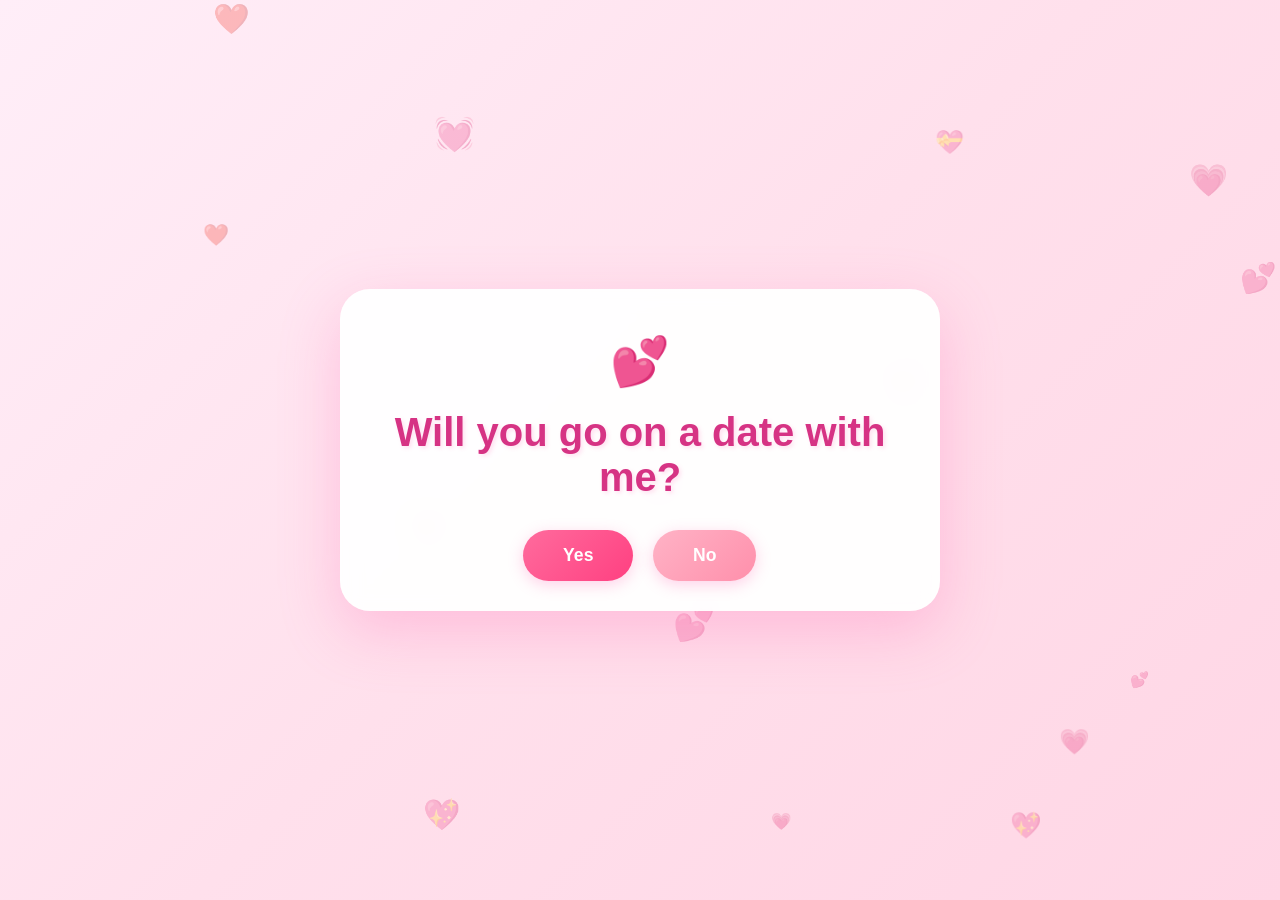
==== commit bd77caa3: "Add clean docs/index.html with Russian text" ====
--- a/docs/index.html
+++ b/docs/index.html
@@ -1,856 +1,656 @@
-    <!DOCTYPE html>
+<!DOCTYPE html>
 <html lang="en">
 <head>
-  <meta charset="UTF-8" />
-  <meta name="viewport" content="width=device-width, initial-scale=1.0" />
-  <title>TechHaven | Premium Computer Parts & Systems</title>
-  <link rel="preconnect" href="https://fonts.googleapis.com" />
-  <link rel="preconnect" href="https://fonts.gstatic.com" crossorigin />
-  <link href="https://fonts.googleapis.com/css2?family=Inter:wght@400;500;600;700;800&display=swap" rel="stylesheet" />
-  <script src="https://kit.fontawesome.com/a81368914c.js" crossorigin="anonymous"></script>
-  <link rel="stylesheet" href="techhaven.css" />
+    <meta charset="UTF-8">
+    <meta name="viewport" content="width=device-width, initial-scale=1.0">
+    <meta http-equiv="Cache-Control" content="no-cache, no-store, must-revalidate">
+    <meta http-equiv="Pragma" content="no-cache">
+    <meta http-equiv="Expires" content="0">
+    <title>A Date Question ❤️</title>
+    <style>
+        * {
+            margin: 0;
+            padding: 0;
+            box-sizing: border-box;
+        }
+
+        body {
+            font-family: 'Segoe UI', Tahoma, Geneva, Verdana, sans-serif;
+            background: linear-gradient(135deg, #ffeef8 0%, #ffe0ec 50%, #ffd6e5 100%);
+            min-height: 100vh;
+            display: flex;
+            justify-content: center;
+            align-items: center;
+            overflow: hidden;
+            position: relative;
+        }
+
+        /* Floating hearts background */
+        .hearts-container {
+            position: fixed;
+            top: 0;
+            left: 0;
+            width: 100%;
+            height: 100%;
+            pointer-events: none;
+            z-index: 0;
+        }
+
+        .heart {
+            position: absolute;
+            color: rgba(255, 105, 180, 0.3);
+            font-size: 20px;
+            animation: float 6s ease-in-out infinite;
+        }
+
+        @keyframes float {
+            0%, 100% {
+                transform: translateY(0) rotate(0deg);
+                opacity: 0.3;
+            }
+            50% {
+                transform: translateY(-20px) rotate(10deg);
+                opacity: 0.6;
+            }
+        }
+
+        .container {
+            background: rgba(255, 255, 255, 0.95);
+            border-radius: 30px;
+            padding: clamp(30px, 5vh, 50px) clamp(20px, 4vw, 40px);
+            box-shadow: 0 20px 60px rgba(255, 105, 180, 0.3);
+            text-align: center;
+            max-width: 600px;
+            width: 90vw;
+            max-height: 90vh;
+            overflow-y: auto;
+            position: relative;
+            z-index: 1;
+            backdrop-filter: blur(10px);
+            -webkit-backdrop-filter: blur(10px);
+        }
+
+        .screen {
+            display: none;
+            animation: fadeIn 0.6s ease-in;
+        }
+
+        .screen.active {
+            display: block;
+        }
+
+        @keyframes fadeIn {
+            from {
+                opacity: 0;
+                transform: translateY(20px);
+            }
+            to {
+                opacity: 1;
+                transform: translateY(0);
+            }
+        }
+
+        h1 {
+            color: #d63384;
+            font-size: 2.5em;
+            margin-bottom: 30px;
+            font-weight: 600;
+            text-shadow: 2px 2px 4px rgba(255, 105, 180, 0.2);
+        }
+
+        h2 {
+            color: #d63384;
+            font-size: 2em;
+            margin-bottom: 25px;
+            font-weight: 600;
+        }
+
+        .button-group {
+            display: flex;
+            gap: 20px;
+            justify-content: center;
+            flex-wrap: wrap;
+            margin-top: 30px;
+            position: relative;
+        }
+
+        button {
+            padding: clamp(12px, 3vh, 15px) clamp(30px, 6vw, 40px);
+            font-size: clamp(1em, 2.5vw, 1.1em);
+            border: none;
+            border-radius: 50px;
+            cursor: pointer;
+            transition: all 0.3s ease;
+            font-weight: 600;
+            box-shadow: 0 4px 15px rgba(255, 105, 180, 0.3);
+            position: relative;
+            overflow: hidden;
+            min-height: 44px;
+            min-width: 44px;
+            touch-action: manipulation;
+            -webkit-tap-highlight-color: transparent;
+            user-select: none;
+            -webkit-user-select: none;
+        }
+
+        button::before {
+            content: '';
+            position: absolute;
+            top: 50%;
+            left: 50%;
+            width: 0;
+            height: 0;
+            border-radius: 50%;
+            background: rgba(255, 255, 255, 0.5);
+            transform: translate(-50%, -50%);
+            transition: width 0.6s, height 0.6s;
+        }
+
+        button:hover::before {
+            width: 300px;
+            height: 300px;
+        }
+
+        .btn-yes {
+            background: linear-gradient(135deg, #ff6b9d 0%, #ff4081 100%);
+            color: white;
+            position: relative;
+            z-index: 3;
+        }
+
+        .btn-yes:hover {
+            transform: translateY(-3px) scale(1.05);
+            box-shadow: 0 8px 25px rgba(255, 64, 129, 0.5);
+        }
+
+        .btn-no {
+            background: linear-gradient(135deg, #ffb3c6 0%, #ff8fab 100%);
+            color: white;
+            transition: left 0.25s cubic-bezier(0.68, -0.55, 0.265, 1.55),
+                        top 0.25s cubic-bezier(0.68, -0.55, 0.265, 1.55),
+                        transform 0.2s ease,
+                        box-shadow 0.2s ease;
+            will-change: transform, left, top;
+            z-index: 2;
+        }
+
+        .btn-no.evasive {
+            position: fixed;
+        }
+
+        .btn-no:hover {
+            transform: scale(1.05);
+            box-shadow: 0 8px 25px rgba(255, 143, 171, 0.5);
+        }
+
+        .btn-next {
+            background: linear-gradient(135deg, #ff6b9d 0%, #ff4081 100%);
+            color: white;
+        }
+
+        .btn-next:hover {
+            transform: translateY(-3px) scale(1.05);
+            box-shadow: 0 8px 25px rgba(255, 64, 129, 0.5);
+        }
+
+        .btn-back {
+            background: linear-gradient(135deg, #ffb3c6 0%, #ff8fab 100%);
+            color: white;
+        }
+
+        .btn-back:hover {
+            transform: translateY(-3px) scale(1.05);
+            box-shadow: 0 8px 25px rgba(255, 143, 171, 0.5);
+        }
+
+        input[type="date"] {
+            padding: 15px 25px;
+            font-size: 1.1em;
+            border: 2px solid #ffb3c6;
+            border-radius: 15px;
+            background: white;
+            color: #d63384;
+            cursor: pointer;
+            transition: all 0.3s ease;
+            font-family: inherit;
+        }
+
+        input[type="date"]:focus {
+            outline: none;
+            border-color: #ff4081;
+            box-shadow: 0 0 0 3px rgba(255, 64, 129, 0.1);
+        }
+
+        .activity-grid {
+            display: grid;
+            grid-template-columns: repeat(auto-fit, minmax(150px, 1fr));
+            gap: 15px;
+            margin: 30px 0;
+        }
+
+        .activity-card {
+            padding: clamp(15px, 3vh, 20px) clamp(15px, 3vw, 20px);
+            background: linear-gradient(135deg, #ffeef8 0%, #ffe0ec 100%);
+            border: 2px solid #ffb3c6;
+            border-radius: 20px;
+            cursor: pointer;
+            transition: all 0.3s ease;
+            font-size: clamp(1em, 2.5vw, 1.1em);
+            color: #d63384;
+            font-weight: 600;
+            min-height: 60px;
+            touch-action: manipulation;
+            -webkit-tap-highlight-color: transparent;
+            user-select: none;
+            -webkit-user-select: none;
+        }
+
+        .activity-card:hover {
+            transform: translateY(-5px);
+            box-shadow: 0 10px 25px rgba(255, 105, 180, 0.3);
+            background: linear-gradient(135deg, #ffe0ec 0%, #ffd6e5 100%);
+        }
+
+        .activity-card.selected {
+            background: linear-gradient(135deg, #ff6b9d 0%, #ff4081 100%);
+            color: white;
+            border-color: #ff4081;
+            transform: scale(1.05);
+            box-shadow: 0 10px 25px rgba(255, 64, 129, 0.4);
+        }
+
+        .final-message {
+            font-size: 2.5em;
+            color: #d63384;
+            margin-bottom: 20px;
+            animation: pulse 2s ease-in-out infinite;
+        }
+
+        @keyframes pulse {
+            0%, 100% {
+                transform: scale(1);
+            }
+            50% {
+                transform: scale(1.05);
+            }
+        }
+
+        .heart-particle {
+            position: absolute;
+            color: #ff4081;
+            font-size: 24px;
+            animation: heartFloat 3s ease-in-out infinite;
+            pointer-events: none;
+        }
+
+        @keyframes heartFloat {
+            0% {
+                transform: translateY(0) scale(0);
+                opacity: 0;
+            }
+            50% {
+                transform: translateY(-50px) scale(1);
+                opacity: 1;
+            }
+            100% {
+                transform: translateY(-100px) scale(0);
+                opacity: 0;
+            }
+        }
+
+        @media (max-width: 768px) {
+            h1 {
+                font-size: clamp(1.5em, 6vw, 2.5em);
+            }
+            
+            h2 {
+                font-size: clamp(1.2em, 5vw, 2em);
+            }
+            
+            .button-group {
+                gap: 15px;
+            }
+            
+            .activity-grid {
+                grid-template-columns: 1fr;
+                gap: 12px;
+            }
+            
+            .final-message {
+                font-size: clamp(1.5em, 6vw, 2.5em);
+            }
+        }
+
+        @media (max-width: 480px) {
+            .container {
+                width: 95vw;
+                border-radius: 20px;
+            }
+            
+            .button-group {
+                flex-direction: column;
+                align-items: stretch;
+            }
+            
+            button {
+                width: 100%;
+                max-width: 300px;
+            }
+
+            .btn-no.evasive {
+                width: auto;
+                max-width: none;
+            }
+        }
+
+        @supports (padding: max(0px)) {
+            .container {
+                padding-left: max(20px, env(safe-area-inset-left));
+                padding-right: max(20px, env(safe-area-inset-right));
+                padding-bottom: max(30px, env(safe-area-inset-bottom));
+            }
+        }
+
+        .emoji {
+            font-size: 3em;
+            margin-bottom: 20px;
+            animation: bounce 2s ease-in-out infinite;
+        }
+
+        @keyframes bounce {
+            0%, 100% {
+                transform: translateY(0);
+            }
+            50% {
+                transform: translateY(-10px);
+            }
+        }
+    </style>
 </head>
 <body>
-  <div class="page">
-    <header>
-      <div class="topbar">
-        <a href="#home" class="logo"><i class="fas fa-microchip"></i> TechHaven</a>
-        <button class="menu-toggle icon-btn" aria-label="Toggle menu"><i class="fas fa-bars"></i></button>
-        <nav>
-          <a href="#home" class="active">Home</a>
-          <a href="#products">Products</a>
-          <a href="#laptops">Laptops</a>
-          <a href="#desktops">Desktops</a>
-          <a href="#accessories">Accessories</a>
-          <a href="#cart" class="cart-link">Cart</a>
-          <a href="login.html" class="login-link">Login</a>
-        </nav>
-        <div class="action-group">
-          <button class="icon-btn cart-toggle" aria-label="Open cart"><i class="fas fa-shopping-cart"></i> <span id="cartCount">0</span></button>
-          <button class="icon-btn login-toggle" aria-label="Login/logout"><i class="fas fa-user"></i></button>
+    <div class="hearts-container" id="heartsContainer"></div>
+
+    <div class="container">
+        <!-- Screen 1: Landing -->
+        <div class="screen active" id="screen1">
+            <div class="emoji">💕</div>
+            <h1>Will you go on a date with me?</h1>
+            <div class="button-group">
+                <button class="btn-yes" id="yesBtn" type="button">Yes</button>
+                <button class="btn-no" id="noBtn" type="button">No</button>
+            </div>
         </div>
-      </div>
-    </header>
-
-    <main>
-      <section class="hero" id="home">
-        <div class="hero-banner">
-          <div class="carousel" id="heroCarousel">
-            <article class="slide active" data-index="0">
-              <div class="slide-content">
-                <small>Premium performance starts here</small>
-                <h1>Build, Upgrade, and Power Your Next System</h1>
-                <p>Shop high-performance laptops, powerful desktops, and curated accessories for every gamer, creator, and professional.</p>
-                <div class="hero-actions">
-                  <button class="cta-btn" data-target="products">Shop Latest Deals</button>
-                  <button class="cta-btn secondary-btn" data-target="newsletter">Join our newsletter</button>
-                </div>
-              </div>
-            </article>
-
-            <article class="slide" data-index="1">
-              <div class="slide-content">
-                <small>Ready for peak speed?</small>
-                <h1>Exclusive Notebook Series with RTX Graphics</h1>
-                <p>Discover slim laptops with desktop-level GPUs, ultra-fast SSD configurations, and cooling built for serious work.</p>
-                <div class="hero-actions">
-                  <button class="cta-btn" data-target="laptops">Explore Laptops</button>
-                </div>
-              </div>
-            </article>
-
-            <article class="slide" data-index="2">
-              <div class="slide-content">
-                <small>Ultimate workstation essentials</small>
-                <h1>Desktop PC Bundles for Gamers & Creators</h1>
-                <p>Choose fully configured systems with premium parts, fast delivery, and power to handle 4K editing or competitive gaming.</p>
-                <div class="hero-actions">
-                  <button class="cta-btn" data-target="desktops">Browse Desktops</button>
-                </div>
-              </div>
-            </article>
-
-            <div class="carousel-controls" id="carouselControls"></div>
-          </div>
+
+        <!-- Screen 2: Date Selection -->
+        <div class="screen" id="screen2">
+            <h2>Pick a date for our romantic date</h2>
+            <input type="date" id="datePicker" min="">
+            <div class="button-group">
+                <button class="btn-back" id="backBtn1" type="button">Back</button>
+                <button class="btn-next" id="nextBtn1" type="button">Next</button>
+            </div>
         </div>
 
-        <div class="quick-filters">
-          <article class="feature-card">
-            <h3>Free Express Delivery</h3>
-            <p>On orders over $150. Fast, tracked shipping across the continental U.S.</p>
-            <small>Estimated arrival within 2-4 business days</small>
-          </article>
-          <article class="feature-card">
-            <h3>Supports Instant Checkout</h3>
-            <p>Save carts, apply discounts, and use secure payment methods at checkout.</p>
-            <small>Local storage keeps your cart ready</small>
-          </article>
-          <article class="feature-card">
-            <h3>Trusted Tech Experts</h3>
-            <p>Enjoy product support and buying advice for every component in our catalog.</p>
-            <small>24/7 customer care and setup guides</small>
-          </article>
+        <!-- Screen 3: Activity Selection -->
+        <div class="screen" id="screen3">
+            <h2>What should we do?</h2>
+            <div class="activity-grid">
+                <div class="activity-card" data-activity="coffee">☕ Coffee</div>
+                <div class="activity-card" data-activity="restaurant">🍽️ Restaurant</div>
+                <div class="activity-card" data-activity="pizza">🍕 Pizza</div>
+                <div class="activity-card" data-activity="park">🌳 Walk in the park</div>
+                <div class="activity-card" data-activity="cinema">🎬 Cinema</div>
+            </div>
+            <div class="button-group">
+                <button class="btn-back" id="backBtn2" type="button">Back</button>
+                <button class="btn-next" id="nextBtn2" type="button">Next</button>
+            </div>
         </div>
-      </section>
-
-      <section class="category-showcase">
-        <div class="section-heading">
-          <small>Top categories</small>
-          <h2>Shop by Device</h2>
-          <p>Premium laptops, high-performance desktops, and essentials for every modern workspace.</p>
+
+        <!-- Screen 4: Final -->
+        <div class="screen" id="screen4">
+            <div class="emoji">💖</div>
+            <div class="final-message">Уже не могу дождаться, когда мы увидимся ❤️</div>
+            <p style="color: #d63384; font-size: 1.2em; margin-top: 20px;" id="finalDetails"></p>
         </div>
-        <div class="device-grid">
-          <article class="device-card">
-            <img src="https://images.unsplash.com/photo-1517336714731-489689fd1ca8?auto=format&fit=crop&w=900&q=80" alt="Laptop category" />
-            <div>
-              <small>Laptops</small>
-              <h3>Portable power for creators</h3>
-              <p>Thin, fast, and ready for productivity or gaming on the go.</p>
-              <button class="cta-btn" data-target="laptops">Shop Laptops</button>
-            </div>
-          </article>
-          <article class="device-card">
-            <img src="https://images.unsplash.com/photo-1518770660439-4636190af475?auto=format&fit=crop&w=900&q=80" alt="Desktop category" />
-            <div>
-              <small>Desktops</small>
-              <h3>Built for serious performance</h3>
-              <p>Fully configured systems with premium components and upgrade paths.</p>
-              <button class="cta-btn" data-target="desktops">Shop Desktops</button>
-            </div>
-          </article>
-          <article class="device-card">
-            <img src="https://images.unsplash.com/photo-1512820790803-83ca734da794?auto=format&fit=crop&w=900&q=80" alt="Accessories category" />
-            <div>
-              <small>Accessories</small>
-              <h3>Essentials for every setup</h3>
-              <p>Keyboards, mice, headsets, and more to complete your desk.</p>
-              <button class="cta-btn" data-target="accessories">Shop Accessories</button>
-            </div>
-          </article>
-        </div>
-      </section>
-
-      <section class="device-section" id="laptops">
-        <div class="section-heading">
-          <small>Laptop Collection</small>
-          <h2>Mobile Powerhouses</h2>
-        </div>
-        <div class="device-grid">
-          <article class="device-card">
-            <img src="https://images.unsplash.com/photo-1498050108023-c5249f4df085?auto=format&fit=crop&w=900&q=80" alt="Laptop preview" />
-            <div>
-              <h3>Creator Series 14</h3>
-              <p>Lightweight chassis with RTX performance for editing and streaming.</p>
-            </div>
-          </article>
-          <article class="device-card">
-            <img src="https://images.unsplash.com/photo-1587825140708-0ef74c5d0d81?auto=format&fit=crop&w=900&q=80" alt="Laptop preview" />
-            <div>
-              <h3>NeoBook Pro 16</h3>
-              <p>Large display, powerful CPU, and premium cooling for intense workflows.</p>
-            </div>
-          </article>
-          <article class="device-card">
-            <img src="https://images.unsplash.com/photo-1517430816045-df4b7de01cbd?auto=format&fit=crop&w=900&q=80" alt="Laptop preview" />
-            <div>
-              <h3>Stealth Gamer 15</h3>
-              <p>Fast refresh rates, RGB lighting, and desktop-class graphics in a compact body.</p>
-            </div>
-          </article>
-        </div>
-      </section>
-
-      <section class="device-section" id="desktops">
-        <div class="section-heading">
-          <small>Desktop Showcase</small>
-          <h2>Stationary Powerhouses</h2>
-        </div>
-        <div class="device-grid">
-          <article class="device-card">
-            <img src="https://images.unsplash.com/photo-1519681393784-d120267933ba?auto=format&fit=crop&w=900&q=80" alt="Desktop preview" />
-            <div>
-              <h3>Carbon Tower X</h3>
-              <p>Ultra-fast performance for video editing, 3D work, and pro creation.</p>
-            </div>
-          </article>
-          <article class="device-card">
-            <img src="https://images.unsplash.com/photo-1518770660439-4636190af475?auto=format&fit=crop&w=900&q=80&sat=-20" alt="Desktop preview" />
-            <div>
-              <h3>PowerCore 900</h3>
-              <p>High-end components with custom cooling, ideal for gaming and workstation use.</p>
-            </div>
-          </article>
-          <article class="device-card">
-            <img src="https://images.unsplash.com/photo-1527430253228-e93688616381?auto=format&fit=crop&w=900&q=80" alt="Desktop preview" />
-            <div>
-              <h3>WorkStation Elite</h3>
-              <p>Reliable desktop build for business computing, design, and daily productivity.</p>
-            </div>
-          </article>
-        </div>
-      </section>
-
-      <section class="device-section" id="accessories">
-        <div class="section-heading">
-          <small>Accessories</small>
-          <h2>Complete Your Setup</h2>
-        </div>
-        <div class="device-grid">
-          <article class="device-card">
-            <img src="https://images.unsplash.com/photo-1517336714731-489689fd1ca8?auto=format&fit=crop&w=900&q=80&sat=-30" alt="Headset preview" />
-            <div>
-              <h3>Immersive Audio</h3>
-              <p>Premium headsets built for clear chat and immersive sound.</p>
-            </div>
-          </article>
-          <article class="device-card">
-            <img src="https://images.unsplash.com/photo-1555617117-08d1bcd4fb40?auto=format&fit=crop&w=900&q=80" alt="Keyboard preview" />
-            <div>
-              <h3>Pro Mechanical Keyboards</h3>
-              <p>Responsive switches and bold style for every desk environment.</p>
-            </div>
-          </article>
-          <article class="device-card">
-            <img src="https://images.unsplash.com/photo-1517336714731-489689fd1ca8?auto=format&fit=crop&w=900&q=80&sat=-20" alt="Mouse preview" />
-            <div>
-              <h3>Precision Mice</h3>
-              <p>Wired and wireless options with advanced tracking and comfort.</p>
-            </div>
-          </article>
-        </div>
-      </section>
-
-      <section class="featured-collections">
-        <div class="section-heading">
-          <small>Featured collections</small>
-          <h2>Explore our latest picks</h2>
-          <p>Browse curated collections of laptops, desktops, and accessories for every need.</p>
-        </div>
-        <div class="collection-grid">
-          <article class="collection-card">
-            <div>
-              <span>Best sellers</span>
-              <h3>Top rated setups</h3>
-              <p>Popular systems and accessories chosen by thousands of happy customers.</p>
-            </div>
-            <button class="cta-btn" data-target="products">Browse All</button>
-          </article>
-          <article class="collection-card dark">
-            <div>
-              <span>Laptop deals</span>
-              <h3>Travel-ready notebooks</h3>
-              <p>Powerful laptops with fast CPUs and premium displays for mobile productivity.</p>
-            </div>
-            <button class="cta-btn" data-target="laptops">Shop Laptops</button>
-          </article>
-          <article class="collection-card">
-            <div>
-              <span>Desktop rigs</span>
-              <h3>Performance towers</h3>
-              <p>Desktop builds tuned for gaming, creation, and serious multitasking.</p>
-            </div>
-            <button class="cta-btn" data-target="desktops">Shop Desktops</button>
-          </article>
-          <article class="collection-card dark">
-            <div>
-              <span>Accessories</span>
-              <h3>Everyday essentials</h3>
-              <p>Complete your setup with keyboards, mice, audio, and workspace tools.</p>
-            </div>
-            <button class="cta-btn" data-target="accessories">Shop Accessories</button>
-          </article>
-        </div>
-      </section>
-
-      <section class="products" id="products">
-        <div class="controls">
-          <div class="search-wrap">
-            <input type="search" id="searchInput" placeholder="Search by product name or feature..." aria-label="Product search" />
-            <button class="icon-btn" id="searchBtn"><i class="fas fa-search"></i></button>
-          </div>
-          <div class="filters">
-            <div class="filter-pill active" data-category="all">All</div>
-            <div class="filter-pill" data-category="Laptops">Laptops</div>
-            <div class="filter-pill" data-category="Desktops">Desktops</div>
-            <div class="filter-pill" data-category="Accessories">Accessories</div>
-            <input type="range" id="priceRange" min="0" max="3200" value="3200" />
-          </div>
-        </div>
-
-        <div class="product-grid" id="productGrid"></div>
-      </section>
-
-      <section class="newsletter" id="newsletter">
-        <div>
-          <h2>Stay ahead with TechHaven updates</h2>
-          <p>Get exclusive offers, new releases, and insider tips sent directly to your inbox.</p>
-        </div>
-        <form id="newsletterForm">
-          <input type="email" id="newsletterEmail" placeholder="Enter your email address" required />
-          <button type="submit">Subscribe</button>
-        </form>
-        <small id="newsletterMessage">No spam. Unsubscribe anytime.</small>
-      </section>
-    </main>
-
-    <footer>
-      <div class="footer-grid">
-        <div class="footer-card">
-          <h4>About TechHaven</h4>
-          <p>TechHaven is your destination for premium computer hardware, optimized systems, and curated accessories. Built for performance, reliability, and modern design.</p>
-        </div>
-        <div class="footer-card">
-          <h4>Support</h4>
-          <ul>
-            <li><a href="#">Order tracking</a></li>
-            <li><a href="#">Warranty & returns</a></li>
-            <li><a href="#">Technical support</a></li>
-            <li><a href="#">Payment options</a></li>
-          </ul>
-        </div>
-        <div class="footer-card">
-          <h4>Contact</h4>
-          <p>support@techhaven.com</p>
-          <p>+1 (800) 555-2496</p>
-          <p>Mon-Fri 8am - 8pm EST</p>
-        </div>
-        <div class="footer-card">
-          <h4>Follow Us</h4>
-          <div class="footer-social">
-            <a href="#"><i class="fab fa-facebook-f"></i></a>
-            <a href="#"><i class="fab fa-twitter"></i></a>
-            <a href="#"><i class="fab fa-instagram"></i></a>
-            <a href="#"><i class="fab fa-linkedin-in"></i></a>
-          </div>
-        </div>
-      </div>
-      <p class="footer-note">© 2026 TechHaven. All rights reserved. Designed for high-performance computing and modern shoppers.</p>
-    </footer>
-  </div>
-
-  <div class="cart-panel" id="cartPanel" aria-hidden="true">
-    <div class="overlay" id="cartOverlay"></div>
-    <aside class="cart-drawer" aria-label="Shopping cart">
-      <div class="cart-header">
-        <div>
-          <h2>Your Cart</h2>
-          <small id="cartStatus">0 items in your cart</small>
-        </div>
-        <button class="cart-close icon-btn" aria-label="Close cart"><i class="fas fa-times"></i></button>
-      </div>
-      <div class="cart-items" id="cartItems"></div>
-      <div class="cart-summary">
-        <div class="summary-row"><span>Subtotal</span><strong id="subtotalValue">$0.00</strong></div>
-        <div class="summary-row"><span>Shipping</span><strong id="shippingValue">$0.00</strong></div>
-        <div class="summary-row"><span>Tax</span><strong id="taxValue">$0.00</strong></div>
-        <div class="summary-row"><span>Discount</span><strong id="discountValue">-$0.00</strong></div>
-        <div class="total-row"><span>Total</span><strong id="totalValue">$0.00</strong></div>
-      </div>
-      <div class="promo-group">
-        <label for="promoCode">Discount code</label>
-        <div style="display:flex; gap:0.75rem; flex-wrap:wrap;">
-          <input id="promoCode" placeholder="Enter code (TECH10, HAVEN20, FREEDEL)" />
-          <button id="applyPromo">Apply</button>
-        </div>
-        <small id="promoMessage"></small>
-      </div>
-      <div class="shipping-group">
-        <label for="shippingZip">Shipping estimator</label>
-        <div style="display:flex; gap:0.75rem; flex-wrap:wrap;">
-          <input id="shippingZip" placeholder="ZIP code" pattern="[0-9]{5}" />
-          <button id="estimateShipping">Estimate</button>
-        </div>
-        <small id="shippingMessage">Free shipping for orders over $150.</small>
-      </div>
-      <div class="login-panel" id="loginPanel">
-        <div id="loginStatus">
-          <p>Welcome, guest. Sign in to sync your saved cart and wishlist.</p>
-        </div>
-        <button id="authButton">Login</button>
-      </div>
-      <button class="checkout-btn">Proceed to Checkout</button>
-    </aside>
-  </div>
-
-  <div class="toast-container" id="toastContainer"></div>
-  <button class="back-to-top" id="backToTop" aria-label="Back to top"><i class="fas fa-chevron-up"></i></button>
-
-  <script>
-    const products = [
-      {
-        id: 'th-vortex-14',
-        name: 'Vortex 14 Pro Laptop',
-        category: 'Laptops',
-        price: 1799,
-        rating: 4.8,
-        reviews: 512,
-        description: '14" OLED, RTX 4060, 32GB RAM, 1TB SSD, Thunderbolt 4',
-        image: 'https://images.unsplash.com/photo-1517336714731-489689fd1ca8?auto=format&fit=crop&w=900&q=80',
-        stock: 18
-      },
-      {
-        id: 'th-quantum-32',
-        name: 'Quantum X Desktop',
-        category: 'Desktops',
-        price: 2299,
-        rating: 4.9,
-        reviews: 319,
-        description: 'Intel i9, RTX 4080, 64GB RAM, 2TB NVMe, liquid cooled',
-        image: 'https://images.unsplash.com/photo-1518770660439-4636190af475?auto=format&fit=crop&w=900&q=80',
-        stock: 12
-      },
-      {
-        id: 'th-arc-gear-7',
-        name: 'ArcGear Wireless Mouse',
-        category: 'Accessories',
-        price: 69,
-        rating: 4.6,
-        reviews: 1450,
-        description: 'Ergonomic RGB gaming mouse with programmable buttons',
-        image: 'https://images.unsplash.com/photo-1517336714731-489689fd1ca8?auto=format&fit=crop&w=900&q=80&sat=-30',
-        stock: 64
-      },
-      {
-        id: 'th-nova-speaker',
-        name: 'Nova Soundbar',
-        category: 'Accessories',
-        price: 129,
-        rating: 4.4,
-        reviews: 680,
-        description: 'Compact Bluetooth speaker with immersive stereo sound',
-        image: 'https://images.unsplash.com/photo-1512820790803-83ca734da794?auto=format&fit=crop&w=900&q=80',
-        stock: 42
-      },
-      {
-        id: 'th-glide-keyboard',
-        name: 'Glide Pro Mechanical Keyboard',
-        category: 'Accessories',
-        price: 149,
-        rating: 4.7,
-        reviews: 830,
-        description: 'Hot-swappable switches, per-key RGB, macro engine',
-        image: 'https://images.unsplash.com/photo-1517336714731-489689fd1ca8?auto=format&fit=crop&w=900&q=80&sat=-20',
-        stock: 28
-      },
-      {
-        id: 'th-zenbook-16',
-        name: 'ZenBook 16 Creator',
-        category: 'Laptops',
-        price: 2099,
-        rating: 4.7,
-        reviews: 234,
-        description: '16" QHD, RTX 4060, 32GB RAM, lightweight aluminum chassis',
-        image: 'https://images.unsplash.com/photo-1517336714731-489689fd1ca8?auto=format&fit=crop&w=900&q=80&sat=-10',
-        stock: 15
-      },
-      {
-        id: 'th-fusion-18',
-        name: 'Fusion Workstation',
-        category: 'Desktops',
-        price: 1449,
-        rating: 4.6,
-        reviews: 282,
-        description: 'AMD Ryzen 9, RTX 4070, 32GB DDR5, 1TB SSD',
-        image: 'https://images.unsplash.com/photo-1518770660439-4636190af475?auto=format&fit=crop&w=900&q=80&sat=-10',
-        stock: 21
-      },
-      {
-        id: 'th-pulse-headset',
-        name: 'Pulse RGB Headset',
-        category: 'Accessories',
-        price: 99,
-        rating: 4.5,
-        reviews: 940,
-        description: 'Noise-canceling mic, memory foam, 7.1 surround sound',
-        image: 'https://images.unsplash.com/photo-1517336714731-489689fd1ca8?auto=format&fit=crop&w=900&q=80&sat=-30',
-        stock: 34
-      }
-    ];
-
-    const cart = JSON.parse(localStorage.getItem('techhavenCart') || '[]');
-    const userState = JSON.parse(localStorage.getItem('techhavenUser') || 'null');
-    const wishlist = JSON.parse(localStorage.getItem('techhavenWishlist') || '[]');
-
-    const productGrid = document.getElementById('productGrid');
-    const cartPanel = document.getElementById('cartPanel');
-    const cartOverlay = document.getElementById('cartOverlay');
-    const cartItemsEl = document.getElementById('cartItems');
-    const cartCount = document.getElementById('cartCount');
-    const cartStatus = document.getElementById('cartStatus');
-    const subtotalValue = document.getElementById('subtotalValue');
-    const shippingValue = document.getElementById('shippingValue');
-    const taxValue = document.getElementById('taxValue');
-    const discountValue = document.getElementById('discountValue');
-    const totalValue = document.getElementById('totalValue');
-    const promoMessage = document.getElementById('promoMessage');
-    const shippingMessage = document.getElementById('shippingMessage');
-    const loginStatus = document.getElementById('loginStatus');
-    const authButton = document.getElementById('authButton');
-    const promoCodeInput = document.getElementById('promoCode');
-    const shippingZipInput = document.getElementById('shippingZip');
-    const estimateShippingBtn = document.getElementById('estimateShipping');
-    const applyPromoBtn = document.getElementById('applyPromo');
-    const searchInput = document.getElementById('searchInput');
-    const priceRange = document.getElementById('priceRange');
-    const filterPills = document.querySelectorAll('.filter-pill');
-    const menuToggle = document.querySelector('.menu-toggle');
-    const navMenu = document.querySelector('nav');
-    const backToTop = document.getElementById('backToTop');
-    const toastContainer = document.getElementById('toastContainer');
-    const subscribeForm = document.getElementById('newsletterForm');
-    const subscribeEmail = document.getElementById('newsletterEmail');
-    const newsletterMessage = document.getElementById('newsletterMessage');
-    const heroCarousel = document.getElementById('heroCarousel');
-    const carouselControls = document.getElementById('carouselControls');
-    const heroButtons = document.querySelectorAll('.hero-actions button');
-
-    let activeCategory = 'all';
-    let searchTerm = '';
-    let priceFilter = Number(priceRange.value);
-    let activePromo = null;
-    let shippingCost = 0;
-    let currentUser = userState;
-    let activeSlide = 0;
-    let carouselInterval;
-
-    const discountCodes = {
-      TECH10: 10,
-      HAVEN20: 20,
-      FREEDEL: 0
-    };
-
-    function saveState() {
-      localStorage.setItem('techhavenCart', JSON.stringify(cart));
-      localStorage.setItem('techhavenUser', JSON.stringify(currentUser));
-      localStorage.setItem('techhavenWishlist', JSON.stringify(wishlist));
-    }
-
-    function formatPrice(value) {
-      return `$${value.toFixed(2)}`;
-    }
-
-    function renderStars(rating) {
-      const filled = Math.floor(rating);
-      let stars = '';
-      for (let i = 0; i < 5; i++) {
-        stars += `<i class="fas fa-star" style="opacity:${i < filled ? '1' : '0.25'}"></i>`;
-      }
-      return stars;
-    }
-
-    function toast(message, type = 'info') {
-      const toast = document.createElement('div');
-      toast.className = 'toast';
-      toast.innerHTML = `<strong>${type === 'success' ? 'Success' : type === 'error' ? 'Error' : 'Info'}</strong><p style='margin:0.55rem 0 0;'>${message}</p>`;
-      toastContainer.appendChild(toast);
-      setTimeout(() => toast.remove(), 3800);
-    }
-
-    function renderProducts() {
-      productGrid.innerHTML = '';
-      const filtered = products.filter(product => {
-        const matchesCategory = activeCategory === 'all' || product.category === activeCategory;
-        const matchesSearch = product.name.toLowerCase().includes(searchTerm) || product.description.toLowerCase().includes(searchTerm);
-        const matchesPrice = product.price <= priceFilter;
-        return matchesCategory && matchesSearch && matchesPrice;
-      });
-      if (!filtered.length) {
-        productGrid.innerHTML = '<p style="grid-column:1/-1;color:var(--muted);text-align:center;padding:2rem 0;">No products match your search and filters.</p>';
-        return;
-      }
-      filtered.forEach(product => {
-        const isWishlisted = wishlist.includes(product.id);
-        const card = document.createElement('article');
-        card.className = 'product-card';
-        card.innerHTML = `
-          <div class="product-thumb">
-            <button class="wishlist-btn ${isWishlisted ? 'active' : ''}" data-wishlist="${product.id}" aria-label="Toggle wishlist"><i class="fas fa-heart"></i></button>
-            <img src="${product.image}" alt="${product.name}" />
-          </div>
-          <div class="product-info">
-            <div>
-              <h3>${product.name}</h3>
-              <p>${product.description}</p>
-            </div>
-            <div class="price-row">
-              <span class="price">${formatPrice(product.price)}</span>
-              <span class="stars" title="Rated ${product.rating} stars">${renderStars(product.rating)} ${product.reviews}</span>
-            </div>
-            <button data-add="${product.id}">Add to Cart</button>
-          </div>
-        `;
-        productGrid.appendChild(card);
-      });
-    }
-
-    function renderCart() {
-      cartItemsEl.innerHTML = '';
-      if (!cart.length) {
-        cartItemsEl.innerHTML = '<p style="color:var(--muted);text-align:center;padding:2rem 0;">Your cart is empty. Browse products to add items.</p>';
-      }
-      cart.forEach(item => {
-        const product = products.find(prod => prod.id === item.id);
-        const itemEl = document.createElement('div');
-        itemEl.className = 'cart-item';
-        itemEl.innerHTML = `
-          <img src="${product.image}" alt="${product.name}" />
-          <div class="item-details">
-            <div>
-              <h4>${product.name}</h4>
-              <small>${product.category} • ${product.description}</small>
-            </div>
-            <div class="item-actions">
-              <div class="quantity-control">
-                <button data-decrease="${item.id}"><i class="fas fa-minus"></i></button>
-                <span>${item.quantity}</span>
-                <button data-increase="${item.id}"><i class="fas fa-plus"></i></button>
-              </div>
-              <button class="icon-btn" data-remove="${item.id}" style="padding:0.5rem 0.8rem;">Remove</button>
-            </div>
-          </div>
-        `;
-        cartItemsEl.appendChild(itemEl);
-      });
-      updateSummary();
-    }
-
-    function updateSummary() {
-      const subtotal = cart.reduce((sum, item) => {
-        const product = products.find(prod => prod.id === item.id);
-        return sum + product.price * item.quantity;
-      }, 0);
-      const tax = subtotal * 0.08;
-      shippingCost = shippingCost || (subtotal >= 150 || subtotal === 0 ? 0 : 15);
-      let discount = 0;
-      if (activePromo === 'TECH10') discount = subtotal * 0.1;
-      if (activePromo === 'HAVEN20') discount = subtotal * 0.2;
-      if (activePromo === 'FREEDEL') shippingCost = 0;
-      const total = Math.max(subtotal + tax + shippingCost - discount, 0);
-
-      subtotalValue.textContent = formatPrice(subtotal);
-      taxValue.textContent = formatPrice(tax);
-      shippingValue.textContent = formatPrice(shippingCost);
-      discountValue.textContent = `-${formatPrice(discount)}`;
-      totalValue.textContent = formatPrice(total);
-      cartCount.textContent = cart.reduce((sum, item) => sum + item.quantity, 0);
-      cartStatus.textContent = `${cart.length} item${cart.length === 1 ? '' : 's'} in your cart`;
-      saveState();
-    }
-
-    function addToCart(productId) {
-      const existing = cart.find(item => item.id === productId);
-      if (existing) {
-        existing.quantity += 1;
-      } else {
-        cart.push({ id: productId, quantity: 1 });
-      }
-      renderCart();
-      toast('Added to cart successfully.', 'success');
-    }
-
-    function removeFromCart(productId) {
-      const index = cart.findIndex(item => item.id === productId);
-      if (index !== -1) {
-        cart.splice(index, 1);
-        renderCart();
-        toast('Removed from cart.', 'info');
-      }
-    }
-
-    function changeQuantity(productId, delta) {
-      const item = cart.find(item => item.id === productId);
-      if (!item) return;
-      item.quantity = Math.max(1, item.quantity + delta);
-      renderCart();
-    }
-
-    function toggleCart(open) {
-      if (open) {
-        cartPanel.classList.add('open');
-        cartPanel.setAttribute('aria-hidden', 'false');
-      } else {
-        cartPanel.classList.remove('open');
-        cartPanel.setAttribute('aria-hidden', 'true');
-      }
-    }
-
-    function setActiveCategory(category) {
-      activeCategory = category;
-      filterPills.forEach(pill => pill.classList.toggle('active', pill.dataset.category === category));
-      renderProducts();
-    }
-
-    function filterProducts() {
-      searchTerm = searchInput.value.trim().toLowerCase();
-      priceFilter = Number(priceRange.value);
-      renderProducts();
-    }
-
-    function applyPromo() {
-      const code = promoCodeInput.value.trim().toUpperCase();
-      if (!code) {
-        promoMessage.textContent = 'Enter a discount code to save.';
-        return;
-      }
-      if (!discountCodes.hasOwnProperty(code)) {
-        promoMessage.textContent = 'Invalid code. Try TECH10, HAVEN20, or FREEDEL.';
-        return;
-      }
-      activePromo = code;
-      promoMessage.textContent = `Code ${code} applied. Enjoy your savings!`;
-      updateSummary();
-      toast(`Discount code ${code} applied.`, 'success');
-    }
-
-    function estimateShipping() {
-      const zip = shippingZipInput.value.trim();
-      if (!/^[0-9]{5}$/.test(zip)) {
-        shippingMessage.textContent = 'Enter a valid 5-digit ZIP code.';
-        return;
-      }
-      const zone = Number(zip[0]);
-      shippingCost = zone <= 3 ? 9.99 : zone <= 5 ? 12.49 : zone <= 7 ? 14.99 : 16.99;
-      shippingMessage.textContent = `Estimated shipping: ${formatPrice(shippingCost)} for ZIP ${zip}.`;
-      updateSummary();
-      toast('Shipping estimate updated.', 'info');
-    }
-
-    function toggleLogin() {
-      if (currentUser) {
-        currentUser = null;
-        toast('Logged out successfully.', 'info');
-      } else {
-        currentUser = { name: 'Alex', email: 'alex@techhaven.com' };
-        toast('Logged in as Alex.', 'success');
-      }
-      updateLoginState();
-      saveState();
-    }
-
-    function updateLoginState() {
-      if (currentUser) {
-        loginStatus.innerHTML = `<p>Signed in as <strong>${currentUser.name}</strong>. Your cart and wishlist are saved locally.</p>`;
-        authButton.textContent = 'Logout';
-      } else {
-        loginStatus.innerHTML = '<p>Welcome, guest. Sign in to sync your saved cart and wishlist.</p>';
-        authButton.textContent = 'Login';
-      }
-    }
-
-    function toggleWishlist(productId) {
-      if (wishlist.includes(productId)) {
-        const index = wishlist.indexOf(productId);
-        wishlist.splice(index, 1);
-        toast('Removed from wishlist.', 'info');
-      } else {
-        wishlist.push(productId);
-        toast('Added to wishlist.', 'success');
-      }
-      saveState();
-      renderProducts();
-    }
-
-    function setupCarousel() {
-      const slides = heroCarousel.querySelectorAll('.slide');
-      carouselControls.innerHTML = '';
-      slides.forEach((slide, idx) => {
-        const dot = document.createElement('button');
-        dot.addEventListener('click', () => setSlide(idx));
-        if (idx === 0) dot.classList.add('active');
-        carouselControls.appendChild(dot);
-      });
-      carouselInterval = setInterval(() => setSlide((activeSlide + 1) % slides.length), 6000);
-    }
-
-    function setSlide(index) {
-      const slides = heroCarousel.querySelectorAll('.slide');
-      slides[activeSlide].classList.remove('active');
-      carouselControls.children[activeSlide].classList.remove('active');
-      activeSlide = index;
-      slides[activeSlide].classList.add('active');
-      carouselControls.children[activeSlide].classList.add('active');
-    }
-
-    function handleBackToTop() {
-      backToTop.classList.toggle('visible', window.scrollY > 400);
-    }
-
-    function init() {
-      renderProducts();
-      renderCart();
-      updateLoginState();
-      setupCarousel();
-      backToTop.addEventListener('click', () => window.scrollTo({ top: 0, behavior: 'smooth' }));
-
-      document.body.addEventListener('click', event => {
-        const addButton = event.target.closest('[data-add]');
-        if (addButton) {
-          addToCart(addButton.dataset.add);
-        }
-        const removeButton = event.target.closest('[data-remove]');
-        if (removeButton) {
-          removeFromCart(removeButton.dataset.remove);
-        }
-        const decreaseButton = event.target.closest('[data-decrease]');
-        if (decreaseButton) {
-          changeQuantity(decreaseButton.dataset.decrease, -1);
-        }
-        const increaseButton = event.target.closest('[data-increase]');
-        if (increaseButton) {
-          changeQuantity(increaseButton.dataset.increase, 1);
-        }
-        const wishlistBtn = event.target.closest('[data-wishlist]');
-        if (wishlistBtn) {
-          toggleWishlist(wishlistBtn.dataset.wishlist);
-        }
-      });
-
-      document.querySelectorAll('.cart-toggle').forEach(button => button.addEventListener('click', () => toggleCart(true)));
-      document.querySelectorAll('.cart-close').forEach(button => button.addEventListener('click', () => toggleCart(false)));
-      cartOverlay.addEventListener('click', () => toggleCart(false));
-      menuToggle.addEventListener('click', () => navMenu.classList.toggle('show'));
-      filterPills.forEach(pill => pill.addEventListener('click', () => setActiveCategory(pill.dataset.category)));
-      searchInput.addEventListener('input', filterProducts);
-      priceRange.addEventListener('input', () => {
-        const value = Number(priceRange.value);
-        priceFilter = value;
-        filterProducts();
-      });
-      applyPromoBtn.addEventListener('click', applyPromo);
-      estimateShippingBtn.addEventListener('click', estimateShipping);
-      authButton.addEventListener('click', toggleLogin);
-      document.querySelector('.login-toggle').addEventListener('click', toggleLogin);
-      searchInput.addEventListener('keypress', event => { if (event.key === 'Enter') filterProducts(); });
-      window.addEventListener('scroll', handleBackToTop);
-      heroButtons.forEach(button => {
-        button.addEventListener('click', () => {
-          const target = button.dataset.target;
-          const element = document.getElementById(target);
-          if (element) element.scrollIntoView({ behavior: 'smooth' });
-        });
-      });
-
-      subscribeForm.addEventListener('submit', event => {
-        event.preventDefault();
-        const email = subscribeEmail.value.trim();
-        if (!email || !email.includes('@')) {
-          newsletterMessage.textContent = 'Enter a valid email address to subscribe.';
-          newsletterMessage.style.color = '#ff5f7a';
-          return;
-        }
-        newsletterMessage.textContent = 'Subscription confirmed! Check your inbox for a welcome offer.';
-        newsletterMessage.style.color = '#39d98a';
-        subscribeEmail.value = '';
-        toast('Newsletter subscription received.', 'success');
-      });
-
-      document.querySelectorAll('nav a').forEach(link => {
-        link.addEventListener('click', () => navMenu.classList.remove('show'));
-      });
-    }
-
-    init();
-  </script>
-  <script src="techhaven.js"></script>
+    </div>
+
+    <script>
+        // ============================================================
+        // State management
+        // ============================================================
+        let currentStep = 1;
+        let selectedDate = '';
+        let selectedActivity = '';
+
+        // Set minimum date to today
+        const datePicker = document.getElementById('datePicker');
+        const today = new Date().toISOString().split('T')[0];
+        datePicker.setAttribute('min', today);
+
+        // ============================================================
+        // Floating hearts background
+        // ============================================================
+        function createFloatingHearts() {
+            const container = document.getElementById('heartsContainer');
+            const hearts = ['💕', '💖', '💗', '💓', '💝', '❤️'];
+
+            for (let i = 0; i < 15; i++) {
+                const heart = document.createElement('div');
+                heart.className = 'heart';
+                heart.textContent = hearts[Math.floor(Math.random() * hearts.length)];
+                heart.style.left = Math.random() * 100 + '%';
+                heart.style.top = Math.random() * 100 + '%';
+                heart.style.animationDelay = Math.random() * 3 + 's';
+                heart.style.fontSize = (Math.random() * 20 + 15) + 'px';
+                container.appendChild(heart);
+            }
+        }
+
+        function createHeartParticles() {
+            const container = document.querySelector('.container');
+            for (let i = 0; i < 20; i++) {
+                setTimeout(() => {
+                    const heart = document.createElement('div');
+                    heart.className = 'heart-particle';
+                    heart.textContent = '❤️';
+                    heart.style.left = Math.random() * 100 + '%';
+                    heart.style.top = Math.random() * 100 + '%';
+                    heart.style.animationDelay = Math.random() * 2 + 's';
+                    container.appendChild(heart);
+                }, i * 100);
+            }
+        }
+
+        // ============================================================
+        // Screen navigation
+        // ============================================================
+        function showScreen(screenNumber) {
+            // Reset the "No" button whenever we return to screen 1
+            if (screenNumber === 1) {
+                resetNoButton();
+            }
+
+            document.querySelectorAll('.screen').forEach(screen => {
+                screen.classList.remove('active');
+            });
+            document.getElementById('screen' + screenNumber).classList.add('active');
+            currentStep = screenNumber;
+
+            if (screenNumber === 4) {
+                createHeartParticles();
+                const activityNames = {
+                    'coffee': 'Coffee',
+                    'restaurant': 'Restaurant',
+                    'pizza': 'Pizza',
+                    'park': 'Walk in the park',
+                    'cinema': 'Cinema'
+                };
+                document.getElementById('finalDetails').textContent =
+                    `Date: ${selectedDate} | Activity: ${activityNames[selectedActivity]}`;
+            }
+        }
+
+        // ============================================================
+        // Evasive "No" button
+        // Single source of truth: one pointerdown handler, no
+        // competing click/pointerdown/pointermove listeners fighting
+        // each other (that was the cause of the mobile "Yes" bug too,
+        // since a global pointermove handler was interfering with taps).
+        // ============================================================
+        const noBtn = document.getElementById('noBtn');
+        let hasStartedEvading = false;
+        let noBtnWidth = 0;
+        let noBtnHeight = 0;
+
+        function getRandomPositionInViewport() {
+            const padding = 16;
+            // Use the FIXED, remembered size of the button rather than a
+            // fresh getBoundingClientRect() read — reading the rect mid
+            // CSS-transition (or during a reflow caused by switching to
+            // position:fixed) can momentarily return a stale or zeroed
+            // size on some mobile browsers, which previously produced an
+            // out-of-range / off-screen target position.
+            const maxX = Math.max(padding, window.innerWidth - noBtnWidth - padding);
+            const maxY = Math.max(padding, window.innerHeight - noBtnHeight - padding);
+
+            const x = padding + Math.random() * (maxX - padding);
+            const y = padding + Math.random() * (maxY - padding);
+
+            // Defensive clamp, just in case.
+            return {
+                x: Math.min(Math.max(x, 0), window.innerWidth - noBtnWidth),
+                y: Math.min(Math.max(y, 0), window.innerHeight - noBtnHeight)
+            };
+        }
+
+        function moveNoButton() {
+            if (currentStep !== 1) return;
+
+            if (!hasStartedEvading) {
+                // Measure ONCE, before we change positioning scheme, and
+                // lock in an explicit pixel width/height. This is the key
+                // fix: once evasive, the button's box size is fixed and
+                // can never be read as 0 or stale, which is what was
+                // causing it to fly off-screen after the first click.
+                const buttonRect = noBtn.getBoundingClientRect();
+                noBtnWidth = buttonRect.width;
+                noBtnHeight = buttonRect.height;
+
+                noBtn.style.width = noBtnWidth + 'px';
+                noBtn.style.height = noBtnHeight + 'px';
+                noBtn.classList.add('evasive');
+                noBtn.style.left = buttonRect.left + 'px';
+                noBtn.style.top = buttonRect.top + 'px';
+
+                // Force a reflow so the browser registers the starting
+                // position before we animate to the new one.
+                noBtn.offsetHeight;
+                hasStartedEvading = true;
+            }
+
+            const newPos = getRandomPositionInViewport();
+            noBtn.style.left = newPos.x + 'px';
+            noBtn.style.top = newPos.y + 'px';
+        }
+
+        function resetNoButton() {
+            hasStartedEvading = false;
+            noBtn.classList.remove('evasive');
+            noBtn.style.left = '';
+            noBtn.style.top = '';
+            noBtn.style.width = '';
+            noBtn.style.height = '';
+        }
+
+        // Single handler for both mouse and touch — covers tap, click,
+        // and hover-style approach. Using pointerdown (fires reliably on
+        // mobile, before any click) instead of mixing click + pointerdown.
+        noBtn.addEventListener('pointerdown', (e) => {
+            e.preventDefault();
+            moveNoButton();
+        });
+
+        // Also dodge when the pointer gets close (desktop hover-evade
+        // feel) — but only after the user actually tried touching/moving
+        // near it via pointerover, which works for mouse without
+        // interfering with mobile taps elsewhere on the page.
+        noBtn.addEventListener('pointerenter', () => {
+            // Only desktop mice send pointerenter from hovering without a
+            // touch; this keeps the playful "runs away on approach" feel
+            // on desktop while staying out of the way of mobile taps.
+            if (window.matchMedia('(pointer: fine)').matches) {
+                moveNoButton();
+            }
+        });
+
+        window.addEventListener('resize', () => {
+            if (!hasStartedEvading || currentStep !== 1) return;
+
+            const maxX = Math.max(16, window.innerWidth - noBtnWidth - 16);
+            const maxY = Math.max(16, window.innerHeight - noBtnHeight - 16);
+
+            const currentLeft = parseFloat(noBtn.style.left);
+            const currentTop = parseFloat(noBtn.style.top);
+
+            // Guard against NaN (e.g. if style.left was never set yet)
+            // so the button can never be pushed to an invalid position.
+            const safeLeft = Number.isFinite(currentLeft) ? currentLeft : 16;
+            const safeTop = Number.isFinite(currentTop) ? currentTop : 16;
+
+            noBtn.style.left = Math.min(Math.max(safeLeft, 0), maxX) + 'px';
+            noBtn.style.top = Math.min(Math.max(safeTop, 0), maxY) + 'px';
+        });
+
+        // ============================================================
+        // "Yes" button — simple, single pointerdown-driven click.
+        // (Previously this had both a click AND a preventDefault'ing
+        // pointerdown listener, which on many mobile browsers caused
+        // the click event to never fire, making Yes appear "stuck".)
+        // ============================================================
+        document.getElementById('yesBtn').addEventListener('click', () => {
+            showScreen(2);
+        });
+
+        document.getElementById('nextBtn1').addEventListener('click', () => {
+            selectedDate = datePicker.value;
+            if (selectedDate) {
+                showScreen(3);
+            } else {
+                alert('Please select a date!');
+            }
+        });
+
+        document.getElementById('backBtn1').addEventListener('click', () => {
+            showScreen(1);
+        });
+
+        document.getElementById('backBtn2').addEventListener('click', () => {
+            showScreen(2);
+        });
+
+        // Activity selection — single click handler per card (no
+        // duplicate pointerdown handler racing it).
+        document.querySelectorAll('.activity-card').forEach(card => {
+            card.addEventListener('click', () => {
+                document.querySelectorAll('.activity-card').forEach(c => {
+                    c.classList.remove('selected');
+                });
+                card.classList.add('selected');
+                selectedActivity = card.dataset.activity;
+            });
+        });
+
+        document.getElementById('nextBtn2').addEventListener('click', () => {
+            if (selectedActivity) {
+                showScreen(4);
+            } else {
+                alert('Please select an activity!');
+            }
+        });
+
+        // Initialize
+        createFloatingHearts();
+    </script>
 </body>
-</html>
+</html>
